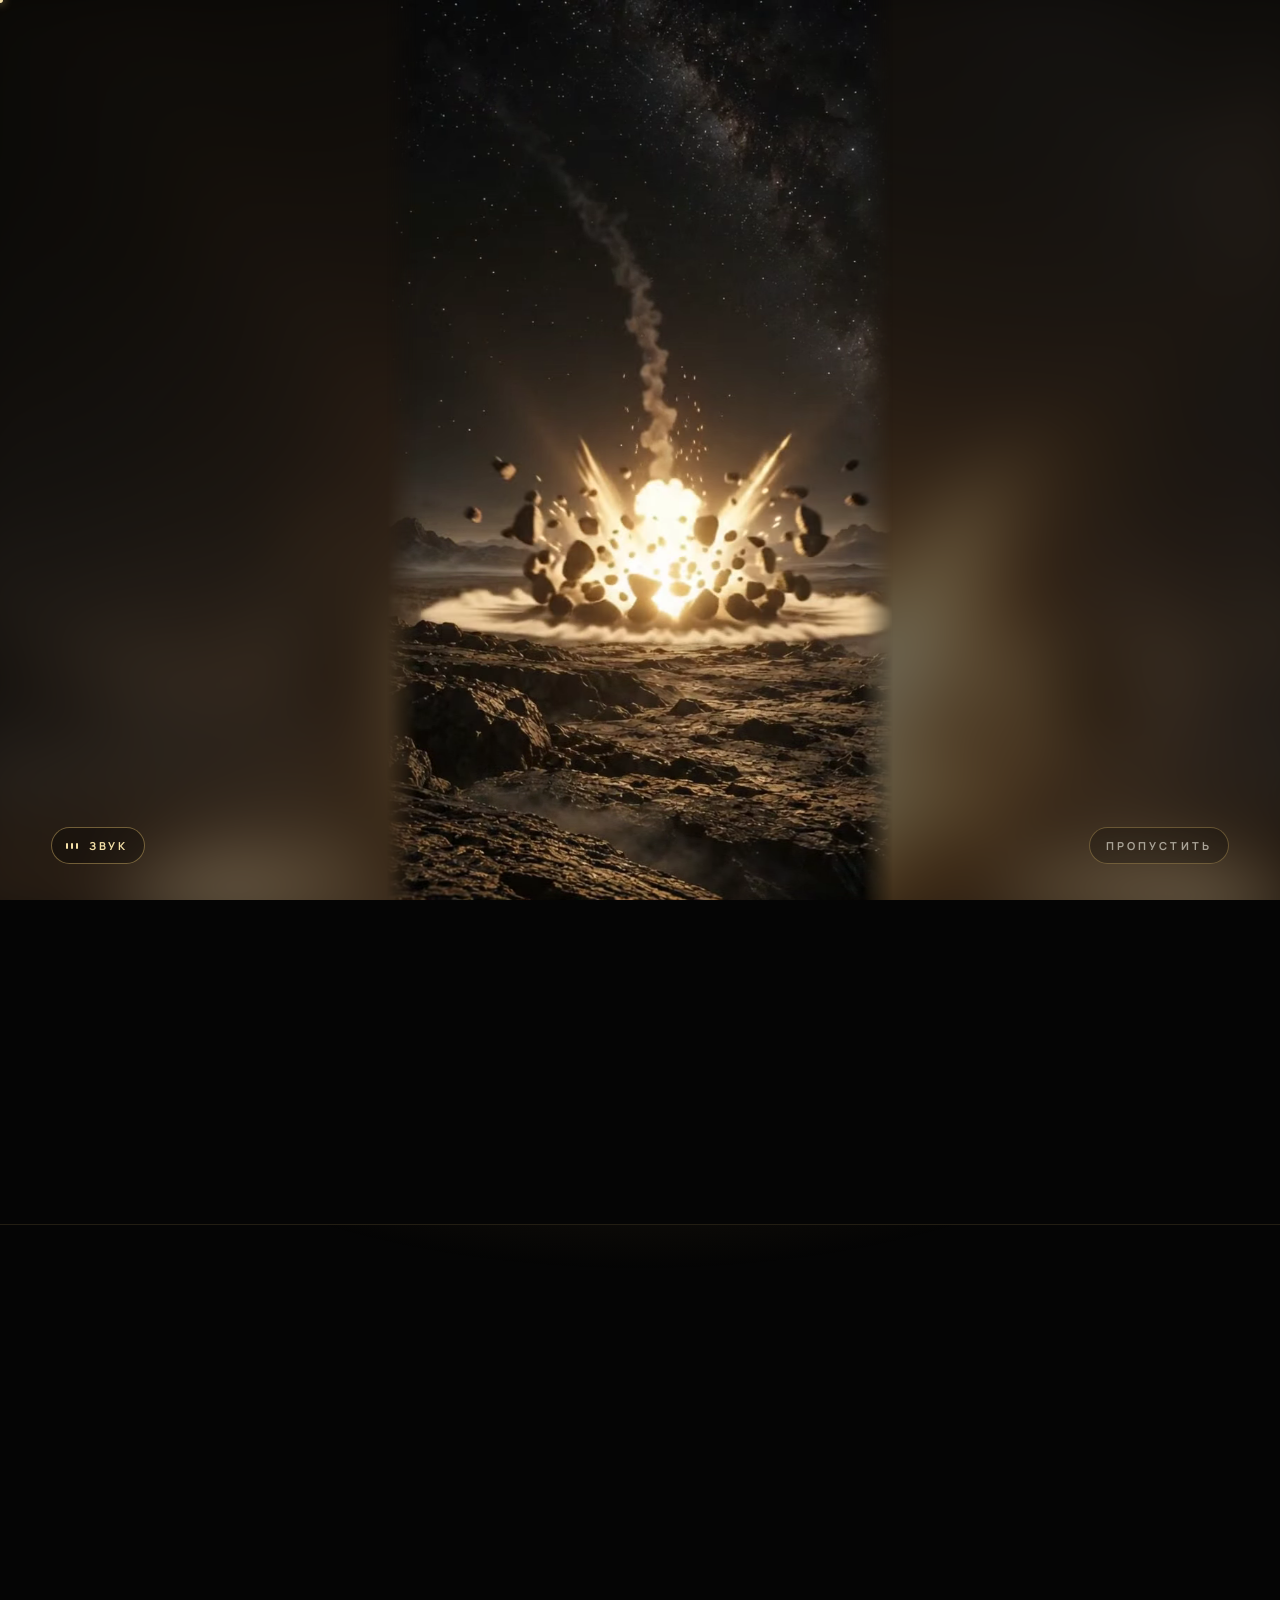
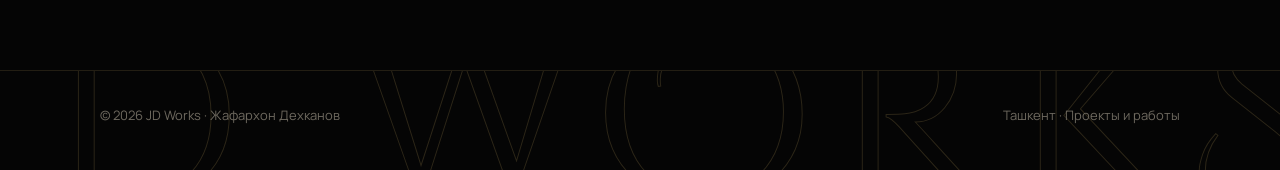
==== index.html @ 4afdf738 "Elven pass: Cinzel Decorative and Cormorant Unicase headings, branch dividers, filigree corners, tre" ====
<!doctype html>
<html lang="ru">
<head>
<meta charset="utf-8">
<meta name="viewport" content="width=device-width, initial-scale=1, viewport-fit=cover">
<title>JD Works · Жафархон Дехканов</title>
<link rel="preconnect" href="https://fonts.googleapis.com"><link rel="preconnect" href="https://fonts.gstatic.com" crossorigin>
<link rel="stylesheet" href="https://fonts.googleapis.com/css2?family=Bodoni+Moda:wght@500&family=Cormorant+Garamond:ital,wght@0,600;0,700;1,600&family=Manrope:wght@400;500;600;700;800&display=swap">
<link rel="stylesheet" href="style.css?v=1792612325">
<meta name="description" content="JD Works — проекты и работы Жафархона Дехканова: ритейл, коммерция, маркетинг, запуск новых форматов.">
<meta property="og:type" content="website"><meta property="og:title" content="JD Works · Жафархон Дехканов"><meta property="og:description" content="Проекты и работы Жафархона Дехканова: ритейл, коммерция, маркетинг, новые форматы.">
<meta property="og:image" content="https://jaf2922j-dotcom.github.io/img/og.jpg"><meta name="twitter:card" content="summary_large_image">
<script>try{if((sessionStorage.getItem('jdIntro')!=='1'||/[?&]intro/.test(location.search))&&!matchMedia('(prefers-reduced-motion: reduce)').matches){document.documentElement.classList.add('pre');setTimeout(function(){document.documentElement.classList.remove('pre')},2500)}}catch(e){}</script>
<link rel="icon" href="favicon.svg" type="image/svg+xml"><link rel="apple-touch-icon" href="img/icon-180.png">
</head>
<body>
<header class="top"><div class="w"><a class="lg" href="index.html" aria-label="JD Works — главная"><svg class="mono" viewBox="300 72 392 280" aria-hidden="true"><defs><linearGradient id="hgm" x1="0" y1="0" x2="0" y2="1"><stop offset="0" stop-color="#FFF3D1"/><stop offset=".22" stop-color="#F0D08A"/><stop offset=".48" stop-color="#B98A3B"/><stop offset=".6" stop-color="#E9C77A"/><stop offset=".78" stop-color="#F8E6B5"/><stop offset="1" stop-color="#8A6426"/></linearGradient></defs><path d="M450.4 82.5V88.9H417.4V273.9Q414.4 283.5 409.6 294.9Q404.8 306.2 397.6 316.6Q390.3 326.9 379.7 333.5Q369.2 340.1 354.3 340.1Q340.5 340.1 330.4 334.5Q320.3 329 315 320.3Q309.6 311.7 309.6 302.3Q309.6 294.5 312.7 289.2Q315.7 283.8 320.7 281Q325.6 278.2 331.4 278.2Q336.3 278.2 341.3 280.5Q346.2 282.8 349.6 287.7Q353 292.5 353 300.1Q353 307.4 349.6 312.1Q346.2 316.8 341.1 318.9Q335.9 321.1 329.9 320.8Q326.9 320.4 324.1 318.1Q322.7 317.1 321.7 315.6Q323.8 319.4 326.9 322.7Q331.4 327.4 337.8 330.2Q344.1 333.1 351.9 333.1Q363.9 333.1 370.2 326.3Q376.4 319.4 378.6 304.8Q380.7 290.2 380.7 267.3V88.9H337.8V82.5Z" pathLength="1"/><path d="M559.4 82.5Q596.8 82.5 623.8 98.6Q650.8 114.7 665.4 142.6Q680 170.6 680 206.2Q680 233 671.3 255.6Q662.7 278.2 646.6 294.9Q630.5 311.5 608.4 320.8Q586.3 330 559.4 330H463.2V323.6H493V88.9H463.2V82.5ZM530 323.6H559.4Q581.1 323.6 595.9 314Q610.7 304.4 619.7 287.9Q628.7 271.4 632.6 250.3Q636.6 229.2 636.6 206.2Q636.6 183.3 632.1 162.2Q627.7 141.1 618.4 124.6Q609.2 108.1 594.6 98.5Q580 88.9 559.4 88.9H530Z" pathLength="1"/></svg><span>WORKS</span></a><nav class="tabs" aria-label="Разделы"><a href="index.html" class=on aria-current=page>Главная</a><a href="projects.html">Проекты</a><a href="reports.html">Отчётность</a><a href="about.html">О себе</a></nav></div></header>
<main>
<div class="w hero"><span class="side" aria-hidden="true">Портфолио · 2026</span>
 <div>
  <p class="kick">Проекты и работы</p>
  <h1 class="gold">JD Works</h1>
  <p class="nm">Жафархон Дехканов</p>
  <p class="rl">Заместитель директора департамента маркетинга и рекламы · Makro</p>
  <p class="ld" style="margin-top:20px">15+ лет опыта, из них 10 лет в Makro: от торгового зала и управления запасами до руководства коммерцией, маркетингом и новыми проектами.</p>
 </div>
 <div class="pf"><span><img src="img/jafar.jpg" alt="Жафархон Дехканов"></span></div>
 <a class="scr" href="#more" aria-label="Листать вниз"><i></i>листать</a>
</div>
<div id="more"></div>
<div class="w"><div class="kpi rv">
 <div><b class="gold">15+</b><span>лет опыта работы</span></div>
 <div><b class="gold">20+</b><span>новых магазинов запущено</span></div>
 <div><b class="gold">20+</b><span>человек в команде коммерции</span></div>
 <div><b class="gold">15 000+</b><span>SKU проверено в SAP</span></div>
</div></div>
<div class="mq" aria-hidden="true"><div><span>Ритейл</span><span>Коммерция</span><span>Маркетинг</span><span>Автозаказ</span><span>SAP ERP</span><span>EDI</span><span>E-commerce</span><span>Промо</span><span>Запуск магазинов</span><span>Карта лояльности</span><span>Поставщики</span><span>Аналитика</span><span>Ритейл</span><span>Коммерция</span><span>Маркетинг</span><span>Автозаказ</span><span>SAP ERP</span><span>EDI</span><span>E-commerce</span><span>Промо</span><span>Запуск магазинов</span><span>Карта лояльности</span><span>Поставщики</span><span>Аналитика</span></div></div>
<div class="w tiles">
 <a class="tile rv" href="projects.html"><i>01</i><b>Проекты</b><span>Автозаказ с нуля, EDI, карта лояльности, медиакит, Ozon, Wildberries, Alif, e-commerce.</span><em>Открыть →</em></a>
 <a class="tile rv" href="reports.html"><i>02</i><b>Отчётность</b><span>Выполненная работа: отчёты, аналитика, документы.</span><em>Открыть →</em></a>
 <a class="tile rv" href="about.html"><i>03</i><b>О себе и резюме</b><span>Опыт, обязанности, навыки, контакты, резюме в PDF.</span><em>Открыть →</em></a>
</div>
</main>
<section class="cta-b"><div class="w"><div class="rv"><p class="kick">Открыт к предложениям</p><h2 class="gold">Давайте работать вместе</h2><p class="ld">Директорские позиции в ритейле: коммерция, маркетинг, запуск новых форматов. Отвечаю в тот же день.</p></div>
<div class="cta-l rv"><a class="bt p" href="https://t.me/Jafar_Dexkanov" target="_blank" rel="noopener">Написать в Telegram</a><a class="bt" href="tel:+998776509999">+998 77 650 99 99</a><a class="bt" href="mailto:jaf2922j@gmail.com">jaf2922j@gmail.com</a></div></div></section>
<footer><div class="wm" aria-hidden="true">JD WORKS</div><div class="w"><span>© 2026 JD Works · Жафархон Дехканов</span><span>Ташкент · Проекты и работы</span></div></footer>
<script src="fx.js?v=1792612325"></script>
</body>
</html>
---- style.css ----
@font-face{font-family:"Cinzel Decorative";font-weight:400;font-display:swap;src:url(fonts/cinzel-decorative-latin-400-normal.woff2) format("woff2")}
@font-face{font-family:"Cinzel Decorative";font-weight:700;font-display:swap;src:url(fonts/cinzel-decorative-latin-700-normal.woff2) format("woff2")}
@font-face{font-family:"Cormorant Unicase";font-weight:600;font-display:swap;src:url(fonts/cormorant-unicase-latin-600-normal.woff2) format("woff2");unicode-range:U+0000-00FF,U+2000-206F}
@font-face{font-family:"Cormorant Unicase";font-weight:600;font-display:swap;src:url(fonts/cormorant-unicase-cyrillic-600-normal.woff2) format("woff2");unicode-range:U+0400-04FF}
@font-face{font-family:"Cormorant Unicase";font-weight:700;font-display:swap;src:url(fonts/cormorant-unicase-latin-700-normal.woff2) format("woff2");unicode-range:U+0000-00FF,U+2000-206F}
@font-face{font-family:"Cormorant Unicase";font-weight:700;font-display:swap;src:url(fonts/cormorant-unicase-cyrillic-700-normal.woff2) format("woff2");unicode-range:U+0400-04FF}
/* JD Works: graphite + brass, shared by every page */
:root{--bg:#0E0F11;--bg2:#16171A;--tx:#F2EFE9;--mu:#A9A397;--mu2:#6E695F;--ln:rgba(217,184,106,.14);--cd:rgba(255,255,255,.035);
 --gold:#D9B86A;--gold2:#F3DFA6;--gold3:#A88638;--fs:"Cormorant Garamond",Georgia,serif;--fb:Manrope,Inter,system-ui,sans-serif;color-scheme:dark}
*{box-sizing:border-box;margin:0}
body{background:var(--bg);color:var(--tx);font:400 16px/1.6 var(--fb);-webkit-font-smoothing:antialiased;min-height:100vh;display:flex;flex-direction:column}
main{flex:1}
a{color:inherit}
:focus-visible{outline:2px solid var(--gold);outline-offset:3px}
.gold{background:linear-gradient(180deg,var(--gold2),var(--gold) 55%,var(--gold3));-webkit-background-clip:text;background-clip:text;color:transparent}
.w{max-width:1120px;margin:0 auto;padding-left:max(20px,env(safe-area-inset-left,0px));padding-right:max(20px,env(safe-area-inset-right,0px))}
/* header + tabs */
header.top{position:sticky;top:env(safe-area-inset-top,0px);z-index:10;background:rgba(14,15,17,.82);-webkit-backdrop-filter:blur(16px);backdrop-filter:blur(16px);border-bottom:1px solid var(--ln)}
header.top .w{display:flex;align-items:center;gap:18px;min-height:64px}
.lg{display:flex;align-items:baseline;gap:8px;text-decoration:none;flex:none}
.lg b{font:700 24px/1 var(--fs);letter-spacing:.14em;color:var(--gold2)}
.lg span{font:700 11px var(--fb);letter-spacing:.3em;color:var(--mu)}
.tabs{margin-left:auto;display:flex;gap:4px;overflow-x:auto;scrollbar-width:none}
.tabs::-webkit-scrollbar{display:none}
.tabs a{flex:none;text-decoration:none;font-size:14px;font-weight:700;color:var(--mu);padding:8px 14px;border-radius:30px;border:1px solid transparent;white-space:nowrap}
.tabs a:hover{color:var(--gold2)}
.tabs a.on{color:#1B1405;background:linear-gradient(180deg,#F3DFA6,#C9A45C)}
@media(max-width:820px){header.top .w{flex-wrap:wrap;padding-block:10px;gap:10px}.tabs{margin-left:0;width:100%}}
/* page head */
.ph{padding-block:clamp(44px,8vw,96px) clamp(24px,4vw,40px)}
.kick{font:600 italic 20px var(--fs);color:var(--gold)}
h1{font:800 clamp(38px,7vw,72px)/1 var(--fb);letter-spacing:-.035em;margin:8px 0 14px;text-wrap:balance}
h2{font:800 clamp(24px,3.4vw,34px)/1.1 var(--fb);letter-spacing:-.02em;margin:0 0 12px}
.ld{color:var(--mu);max-width:40em;font-size:17px}
.sec{padding-block:clamp(28px,5vw,56px)}
.fill{color:var(--mu2);font-style:italic}
/* home */
.hero{display:grid;gap:40px;align-items:center;padding-block:clamp(48px,9vw,110px) 30px}
@media(min-width:860px){.hero{grid-template-columns:1.25fr .75fr}}
.hero h1{font:700 clamp(60px,11vw,128px)/.9 var(--fs);letter-spacing:.02em}
.nm{font:800 clamp(20px,2.6vw,26px) var(--fb)}
.rl{margin-top:6px;color:var(--mu);font-size:17px}
.pf{justify-self:center;width:min(320px,66vw);aspect-ratio:1;border-radius:50%;padding:6px;background:conic-gradient(from 210deg,#8A6426,#F3DFA6,#C9A45C,#8A6426,#F3DFA6,#8A6426);box-shadow:0 40px 80px -30px rgba(0,0,0,.9),0 0 60px -14px rgba(217,170,95,.35)}
.pf span{display:block;width:100%;height:100%;border-radius:50%;overflow:hidden;border:4px solid var(--bg)}
.pf img{width:100%;height:100%;object-fit:cover;transform:scale(1.07);display:block}
.tiles{display:grid;gap:12px;grid-template-columns:repeat(auto-fit,minmax(196px,1fr));padding-bottom:clamp(48px,8vw,90px)}
.tile{position:relative;display:flex;flex-direction:column;gap:6px;min-height:170px;padding:22px;border-radius:24px;border:1px solid var(--ln);background:linear-gradient(160deg,#211E1A,#131315);text-decoration:none;transition:border-color .3s,transform .3s}
.tile:hover{border-color:rgba(217,184,106,.55);transform:translateY(-3px)}
.tile i{font:700 15px var(--fs);font-style:normal;color:var(--gold)}
.tile b{font:800 22px var(--fb);letter-spacing:-.02em}
.tile span{color:var(--mu);font-size:14.5px}
.tile em{margin-top:auto;font-style:normal;font-weight:800;font-size:14px;color:var(--gold2)}
/* project card */
.pj{display:grid;border-radius:30px;overflow:hidden;border:1px solid rgba(217,184,106,.3);background:linear-gradient(160deg,#211E1A,#131315);text-decoration:none}
@media(min-width:900px){.pj{grid-template-columns:1.2fr 1fr}}
.pj .cv{position:relative;min-height:300px}
.pj .cv img{position:absolute;inset:0;width:100%;height:100%;object-fit:cover;transition:transform 1.2s cubic-bezier(.2,.8,.2,1)}
.pj:hover .cv img{transform:scale(1.04)}
.pj .bd{padding:clamp(22px,4vw,40px);display:flex;flex-direction:column;gap:14px}
.tg{display:flex;flex-wrap:wrap;gap:6px}
.tg span{font-size:12px;font-weight:700;padding:5px 11px;border-radius:30px;border:1px solid var(--ln);color:var(--mu)}
.pj h3{font:700 clamp(40px,6vw,64px)/1 var(--fs);letter-spacing:.12em}
.pj p{color:var(--mu)}
ul.dot{list-style:none;padding:0;display:grid;gap:8px;font-size:14.5px}
ul.dot li{display:flex;gap:10px}ul.dot li::before{content:"";flex:none;width:6px;height:6px;margin-top:9px;border-radius:50%;background:var(--gold)}
.go{margin-top:auto;font-weight:800;color:var(--gold2)}
.soon{margin-top:14px;border-radius:24px;border:1px dashed rgba(217,184,106,.3);padding:22px;color:var(--mu2);text-align:center;font-size:14.5px}
/* gallery */
.gal{display:grid;gap:12px;grid-template-columns:repeat(auto-fill,minmax(260px,1fr))}
.gal figure{margin:0;border-radius:20px;overflow:hidden;border:1px solid var(--ln);background:var(--cd)}
.gal img{display:block;width:100%;aspect-ratio:4/3;object-fit:cover}
.gal figcaption{padding:10px 14px 12px;font-size:13.5px;color:var(--mu)}
.gal figcaption b{display:block;color:var(--tx);font-size:14.5px}
/* lists, timeline, cards */
.cards{display:grid;gap:12px;grid-template-columns:repeat(auto-fit,minmax(260px,1fr))}
.card{border-radius:22px;border:1px solid var(--ln);background:var(--cd);padding:20px}
.card small{display:block;font:700 11px var(--fb);letter-spacing:.16em;text-transform:uppercase;color:var(--gold);margin-bottom:6px}
.card b{display:block;font:800 18px var(--fb);margin-bottom:6px}
.card p{color:var(--mu);font-size:14.5px}
.card .st{display:inline-block;margin-top:12px;font-size:12px;font-weight:800;padding:4px 10px;border-radius:20px;background:rgba(217,184,106,.12);color:var(--gold2)}
.xp{border-left:1px solid var(--ln)}
.xp div{position:relative;padding:4px 0 26px 26px}
.xp div::before{content:"";position:absolute;left:-6px;top:10px;width:11px;height:11px;border-radius:50%;background:var(--gold);box-shadow:0 0 0 4px var(--bg)}
.xp small{font:700 12px var(--fb);letter-spacing:.14em;text-transform:uppercase;color:var(--gold)}
.xp b{display:block;font:800 20px var(--fb);margin:2px 0 4px}
.xp p{color:var(--mu);font-size:15px;max-width:40em}
.sk{display:flex;flex-wrap:wrap;gap:8px}
.sk span{padding:9px 15px;border-radius:30px;border:1px solid var(--ln);background:var(--cd);font-size:14px;font-weight:600}
.ab{display:grid;gap:30px;align-items:start}
@media(min-width:860px){.ab{grid-template-columns:260px 1fr}}
.ab .pf{width:min(240px,60vw)}
footer{padding-block:28px 36px;border-top:1px solid var(--ln);color:var(--mu2);font-size:13px}
footer .w{display:flex;justify-content:space-between;gap:12px;flex-wrap:wrap}
/* reveal (only when JS is on) */
.js .rv:not(.in){opacity:0}
.rv.in{animation:rvIn 1s cubic-bezier(.2,.8,.2,1) var(--dl,0s) backwards}
@keyframes rvIn{from{opacity:0;transform:translateY(28px) scale(.985);filter:blur(6px)}to{opacity:1;transform:none;filter:none}}
.kpi{display:grid;grid-template-columns:repeat(2,1fr);gap:1px;background:var(--ln);border:1px solid var(--ln);border-radius:24px;overflow:hidden;margin-bottom:24px}
@media(min-width:760px){.kpi{grid-template-columns:repeat(4,1fr)}}
.kpi div{background:var(--bg);padding:20px 18px}
.kpi b{display:block;font:700 clamp(36px,5vw,54px)/1 var(--fs)}
.kpi span{display:block;margin-top:8px;color:var(--mu);font-size:13.5px}
ul.dot li{display:block;position:relative;padding-left:16px}
ul.dot li::before{position:absolute;left:0;top:0}
.xp li{font-size:14.5px;color:var(--tx)}
.xp li b{display:inline;font:inherit;font-weight:800;color:var(--gold2);margin:0}
.bt{display:inline-flex;align-items:center;gap:8px;padding:12px 20px;border-radius:40px;font-weight:800;font-size:14.5px;text-decoration:none;border:1px solid rgba(217,184,106,.45)}
.bt.p{background:linear-gradient(180deg,#F3DFA6,#C9A45C);color:#1B1405;border-color:transparent}
a.card.lk{text-decoration:none;display:block;transition:border-color .3s,transform .3s}
a.card.lk:hover{border-color:rgba(217,184,106,.55);transform:translateY(-3px)}
.card .st.on{background:rgba(94,227,180,.12);color:#7FE6C0}
.card .mr{display:block;margin-top:10px;font-weight:800;font-size:14px;color:var(--gold2)}
.sl{display:grid;gap:14px;grid-template-columns:repeat(auto-fill,minmax(340px,1fr))}
.sl figure{margin:0;border-radius:16px;overflow:hidden;border:1px solid var(--ln);background:#fff}
.sl img{display:block;width:100%;height:auto}
@media(max-width:420px){.sl{grid-template-columns:1fr}}
.fx{display:grid;border-radius:30px;overflow:hidden;border:1px solid rgba(217,184,106,.3);background:linear-gradient(160deg,#211E1A,#131315)}
@media(min-width:900px){.fx{grid-template-columns:1.5fr 1fr}}
.fx .bd{padding:clamp(22px,4vw,40px);display:flex;flex-direction:column;gap:14px}
.fx h3{font:800 clamp(26px,3.6vw,38px)/1.1 var(--fb);letter-spacing:-.02em}
.fx p{color:var(--mu)}
.fk{display:grid;gap:1px;background:var(--ln);border-top:1px solid var(--ln)}
@media(min-width:900px){.fk{border-top:0;border-left:1px solid var(--ln)}}
.fk>div{background:rgba(14,15,17,.6);padding:22px clamp(22px,3vw,34px);display:flex;flex-direction:column;justify-content:center}
.fk b{display:block;font:700 clamp(46px,6vw,68px)/1 var(--fs)}
.fk span{display:block;margin-top:6px;color:var(--mu);font-size:14px}
@media(min-width:900px){.cards.c5{grid-template-columns:repeat(6,1fr)}.cards.c5>*{grid-column:span 2}.cards.c5>:nth-child(n+4){grid-column:span 3}}

/* ===== effects ===== */
body{animation:pgIn .55s ease both}
@keyframes pgIn{from{opacity:0}}
html.leaving body{opacity:0;transition:opacity .25s ease}
html.intro-on{overflow:hidden}
body::before{content:"";position:fixed;inset:0;z-index:-1;opacity:.6;pointer-events:none;
 background:radial-gradient(520px circle at var(--gx,75%) var(--gy,8%),rgba(217,170,95,.09),transparent 65%),
 radial-gradient(40vw 40vw at 10% 110%,rgba(168,134,56,.08),transparent 70%)}
body::after{content:"";position:fixed;inset:0;z-index:90;pointer-events:none;opacity:.05;
 background-image:url("data:image/svg+xml,%3Csvg xmlns='http://www.w3.org/2000/svg' width='160' height='160'%3E%3Cfilter id='n'%3E%3CfeTurbulence type='fractalNoise' baseFrequency='.9' numOctaves='2' stitchTiles='stitch'/%3E%3C/filter%3E%3Crect width='100%25' height='100%25' filter='url(%23n)'/%3E%3C/svg%3E")}
#prog{position:fixed;left:0;right:0;top:0;height:2px;z-index:95;transform:scaleX(0);transform-origin:0 50%;
 background:linear-gradient(90deg,#8A6426,#F3DFA6,#C9A45C);box-shadow:0 0 12px rgba(243,223,166,.6)}
/* ===== living intro ===== */
html.pre body>*{visibility:hidden}
html.pre body{background:#030303}
#intro{position:fixed;inset:0;z-index:200;overflow:hidden;background:#030303;transition:opacity 1.2s cubic-bezier(.6,0,.2,1);cursor:pointer}
#intro.out{opacity:0;pointer-events:none}
#intro .ic{position:absolute;inset:0;display:block}
#intro .gate{position:absolute;inset:0;display:flex;flex-direction:column;align-items:center;justify-content:center;gap:16px;z-index:2;transition:opacity .7s ease,transform .9s cubic-bezier(.2,.8,.2,1);animation:ifade 1.4s .2s backwards}
#intro .gate.hide{opacity:0;transform:scale(1.04);pointer-events:none}
#intro .gm .mono{height:clamp(56px,9vw,84px);width:auto;display:block;filter:drop-shadow(0 0 18px rgba(233,199,122,.35))}
#intro .gl{display:block;width:180px;height:1px;background:linear-gradient(90deg,transparent,rgba(243,223,166,.8),transparent)}
#intro .enter{display:inline-flex;align-items:center;gap:12px;font:800 15px var(--fb);letter-spacing:.24em;text-transform:uppercase;color:#1B1405;
 background:linear-gradient(180deg,#F3DFA6,#C9A45C);border:0;border-radius:40px;padding:15px 30px 15px 22px;cursor:pointer;box-shadow:0 0 0 1px rgba(255,240,200,.4),0 10px 40px -8px rgba(233,199,122,.55);animation:ipulse 2.4s ease-in-out infinite}
#intro .enter .pl{width:0;height:0;border-left:11px solid #1B1405;border-top:7px solid transparent;border-bottom:7px solid transparent}
#intro .gate small{font:700 11px var(--fb);letter-spacing:.3em;text-transform:uppercase;color:#8d867a}
#intro .mute{background:none;border:0;color:#6E695F;font:600 12px var(--fb);letter-spacing:.12em;text-decoration:underline;text-underline-offset:4px;cursor:pointer;padding:6px}
#intro .mute:hover{color:var(--gold2)}
#intro .skip{position:absolute;right:max(26px,4vw);bottom:max(20px,4vh);z-index:3;background:rgba(0,0,0,.25);border:1px solid rgba(217,184,106,.35);color:#A9A397;
 font:700 11px var(--fb);letter-spacing:.28em;text-transform:uppercase;padding:10px 16px;border-radius:30px;cursor:pointer;opacity:0;pointer-events:none;transition:opacity .8s 1s}
#intro .skip.on{opacity:1;pointer-events:auto}
#intro .skip:hover{color:var(--gold2);border-color:var(--gold2)}
@keyframes ifade{from{opacity:0}to{opacity:1}}
@keyframes ipulse{0%,100%{box-shadow:0 0 0 1px rgba(255,240,200,.4),0 10px 40px -8px rgba(233,199,122,.55)}50%{box-shadow:0 0 0 6px rgba(243,223,166,.08),0 10px 60px -4px rgba(233,199,122,.8)}}
/* header monogram */
.lg{align-items:center;gap:10px}
.lg .mono{height:30px;width:auto;display:block;overflow:visible}
.lg .mono path{fill:url(#hgm);stroke:#FFF6DE;stroke-width:0;stroke-linecap:round;stroke-dasharray:.06 .94;stroke-dashoffset:1}
.lg:hover .mono path{stroke-width:9;animation:hcomet 1.6s linear infinite}
@keyframes hcomet{to{stroke-dashoffset:0}}
.lg span{font:700 11px var(--fb);letter-spacing:.32em;color:var(--mu)}
/* gold shimmer */
.gold{background-image:linear-gradient(110deg,transparent 38%,rgba(255,250,235,.75) 48%,transparent 58%),linear-gradient(180deg,var(--gold2),var(--gold) 55%,var(--gold3));
 background-size:260% 100%,100% 100%;background-repeat:no-repeat;animation:shine 7s ease-in-out infinite}
@keyframes shine{0%{background-position:160% 0,0 0}35%,100%{background-position:-70% 0,0 0}}
/* spotlight + glowing border */
.sp{position:relative}
.sp::after{content:"";position:absolute;inset:0;border-radius:inherit;pointer-events:none;opacity:0;transition:opacity .35s;
 background:radial-gradient(340px circle at var(--mx,50%) var(--my,50%),rgba(243,223,166,.10),transparent 60%)}
.sp::before{content:"";position:absolute;inset:-1px;border-radius:inherit;pointer-events:none;opacity:0;transition:opacity .35s;padding:1px;z-index:1;
 background:radial-gradient(260px circle at var(--mx,50%) var(--my,50%),rgba(243,223,166,.85),transparent 60%);
 -webkit-mask:linear-gradient(#000 0 0) content-box,linear-gradient(#000 0 0);-webkit-mask-composite:xor;mask-composite:exclude}
.sp:hover::after,.sp:hover::before{opacity:1}
.tile,.pj,.fx{transition:border-color .3s,transform .35s cubic-bezier(.2,.8,.2,1);will-change:transform}
.card{transition:border-color .3s,transform .35s,background .3s}
.card:hover{border-color:rgba(217,184,106,.4);background:rgba(255,255,255,.05)}
.tile em{transition:transform .3s}.tile:hover em{transform:translateX(6px)}
.bt,.tabs a{transition:transform .25s cubic-bezier(.2,.8,.2,1),color .2s,background .2s}
/* section headings */
.sec>h2,.sec>.rv:is(h2){position:relative}
.sec>h2::after{content:"";display:block;width:56px;height:2px;margin-top:12px;border-radius:2px;
 background:linear-gradient(90deg,var(--gold2),transparent);transform:scaleX(0);transform-origin:0;transition:transform 1s .3s cubic-bezier(.2,.8,.2,1)}
.sec>h2.in::after,html:not(.js) .sec>h2::after{transform:none}
/* photo ring */
.pf{position:relative}
.pf::before{content:"";position:absolute;inset:-16px;border-radius:50%;border:1px dashed rgba(217,184,106,.35);animation:spin 50s linear infinite}
.pf::after{content:"";position:absolute;inset:-22px;border-radius:50%;pointer-events:none;
 background:radial-gradient(circle at 50% 6px,#F3DFA6 0 4px,transparent 5px);filter:drop-shadow(0 0 6px #F3DFA6);animation:spin 12s linear infinite}
@keyframes spin{to{transform:rotate(360deg)}}
/* timeline pulse, gallery zoom */
.xp div::before{animation:pulse 2.6s ease-in-out infinite}
@keyframes pulse{0%,100%{box-shadow:0 0 0 4px var(--bg),0 0 0 5px rgba(217,184,106,0)}50%{box-shadow:0 0 0 4px var(--bg),0 0 0 9px rgba(217,184,106,.25)}}
.gal figure,.sl figure{overflow:hidden}
.gal img,.sl img{transition:transform 1.2s cubic-bezier(.2,.8,.2,1)}
.gal figure:hover img,.sl figure:hover img{transform:scale(1.05)}
.sk span{transition:border-color .3s,color .3s,transform .3s}
.sk span:hover{border-color:rgba(217,184,106,.55);color:var(--gold2);transform:translateY(-2px)}
/* marquee */
.mq{overflow:hidden;border-block:1px solid var(--ln);padding-block:16px;margin-bottom:clamp(30px,5vw,56px);
 -webkit-mask:linear-gradient(90deg,transparent,#000 10%,#000 90%,transparent);mask:linear-gradient(90deg,transparent,#000 10%,#000 90%,transparent)}
.mq div{display:flex;gap:34px;width:max-content;animation:mq 38s linear infinite}
.mq span{font:600 italic clamp(22px,3vw,30px) var(--fs);color:var(--mu);white-space:nowrap;display:flex;align-items:center;gap:34px}
.mq span::after{content:"";width:7px;height:7px;border-radius:50%;background:var(--gold);box-shadow:0 0 10px var(--gold)}
@keyframes mq{to{transform:translateX(-50%)}}
/* 60 -> 6 */
.dots{display:grid;grid-template-columns:repeat(15,1fr);gap:5px;max-width:250px;margin:4px 0 16px}
.dots i{aspect-ratio:1;border-radius:50%;background:#5c574d;transition:opacity .5s calc(var(--i)*14ms),transform .5s calc(var(--i)*14ms),background .5s,box-shadow .5s}
.dots i.k{background:#8d7a52}
.dots.go i:not(.k){opacity:.32;transform:scale(.6)}
.dots.go i.k{background:var(--gold2);box-shadow:0 0 10px var(--gold);transform:scale(1.3);transition-delay:1s}
.fk small{display:block;font:700 11px var(--fb);letter-spacing:.16em;text-transform:uppercase;color:var(--gold);margin-bottom:6px}
@media(prefers-reduced-motion:reduce){*,*::before,*::after{animation:none!important;transition:none!important}.js .rv:not(.in){opacity:1}}
/* ===== luxe pass ===== */
::selection{background:rgba(217,184,106,.35);color:#fff}
html{scrollbar-color:#6b5a33 #0E0F11}
h1{font:600 clamp(42px,7.4vw,84px)/1 var(--fs);letter-spacing:-.01em}
h2{font:600 clamp(30px,4.2vw,46px)/1.05 var(--fs);letter-spacing:-.005em}
.pj h3,.fx h3{font:600 clamp(30px,4vw,44px)/1.05 var(--fs)}
.kick{display:flex;align-items:center;gap:12px;font:600 italic 19px var(--fs)}
.kick::before{content:"";width:28px;height:1px;background:var(--gold);flex:none}
.hero .kick::before,.ph .kick::before{width:36px}
main{counter-reset:sec}
.sec>h2{counter-increment:sec;display:flex;flex-direction:column}
.sec>h2::before{content:counter(sec,decimal-leading-zero);font:700 11px var(--fb);letter-spacing:.3em;color:var(--gold);margin-bottom:10px;opacity:.9}
.sec>h2::after{margin-top:14px}
.ld{font-size:17.5px;line-height:1.65}
/* hero extras */
.hero{position:relative}
.side{position:absolute;right:-8px;top:50%;transform:rotate(90deg) translateX(-50%);transform-origin:right top;font:700 11px var(--fb);letter-spacing:.34em;color:var(--mu2);text-transform:uppercase;white-space:nowrap;display:none}
@media(min-width:1300px){.side{display:block;right:-70px}}
.scr{position:absolute;left:0;bottom:-6px;display:none;align-items:center;gap:12px;text-decoration:none;font:700 11px var(--fb);letter-spacing:.3em;color:var(--mu2);text-transform:uppercase}
.scr i{width:1px;height:46px;background:linear-gradient(var(--gold),transparent);position:relative;overflow:hidden}
.scr i::after{content:"";position:absolute;left:0;top:-20px;width:1px;height:20px;background:#fff;animation:scr 1.8s ease-in-out infinite}
@keyframes scr{to{top:52px}}
@media(min-width:860px){.scr{display:flex;bottom:14px}.hero{padding-bottom:96px}}
/* quote */
.qt{margin:0 0 clamp(22px,4vw,40px);padding:clamp(22px,4vw,38px) clamp(22px,4vw,44px);border-left:2px solid var(--gold);background:linear-gradient(90deg,rgba(217,184,106,.08),transparent 70%);
 font:500 clamp(22px,3vw,30px)/1.3 var(--fs);color:var(--tx);border-radius:0 24px 24px 0}
.qt em{font-style:italic;color:var(--gold2)}
/* cards: gold hairline on hover */
.card:hover{box-shadow:inset 0 1px 0 rgba(243,223,166,.45),0 30px 60px -40px rgba(0,0,0,.9)}
.card small{display:flex;align-items:center;gap:8px}
.card small::before{content:"";width:14px;height:1px;background:var(--gold);opacity:.7}
/* contact band */
.cta-b{margin-top:clamp(30px,6vw,70px);padding-block:clamp(44px,8vw,96px);border-top:1px solid var(--ln);position:relative;overflow:hidden}
.cta-b::before{content:"";position:absolute;inset:-40% -10% auto;height:120%;background:radial-gradient(50% 60% at 50% 0,rgba(217,170,95,.16),transparent 70%);pointer-events:none}
.cta-b .w{display:grid;gap:30px;align-items:center;position:relative}
@media(min-width:900px){.cta-b .w{grid-template-columns:1.2fr .8fr}}
.cta-b h2{font-size:clamp(38px,6vw,72px);margin:8px 0 14px}
.cta-l{display:flex;flex-wrap:wrap;gap:10px}
@media(min-width:900px){.cta-l{flex-direction:column;align-items:flex-end}.cta-l .bt{min-width:260px;justify-content:center}}
.bt{font-size:15px;padding:14px 24px}
.bt:not(.p):hover{border-color:var(--gold2);color:var(--gold2)}
/* footer watermark */
footer{position:relative;overflow:hidden;padding-block:34px 44px}
footer .wm{position:absolute;left:50%;bottom:-.32em;transform:translateX(-50%);font:700 clamp(90px,19vw,260px)/1 var(--fs);letter-spacing:.08em;white-space:nowrap;
 color:transparent;-webkit-text-stroke:1px rgba(217,184,106,.18);pointer-events:none;user-select:none}
footer .w{position:relative}
/* canvas + cursor */
#bgc{position:fixed;inset:0;z-index:-1;pointer-events:none;opacity:.55}
@media(hover:hover) and (pointer:fine){
 html.cur,html.cur a,html.cur button{cursor:none}
 #cur,#cur2{position:fixed;left:0;top:0;z-index:300;pointer-events:none;border-radius:50%;transform:translate(-50%,-50%)}
 #cur{width:6px;height:6px;background:var(--gold2);box-shadow:0 0 10px var(--gold)}
 #cur2{width:34px;height:34px;border:1px solid rgba(243,223,166,.6);transition:width .25s,height .25s,background .25s,border-color .25s}
 html.hov #cur2{width:56px;height:56px;background:rgba(243,223,166,.08);border-color:rgba(243,223,166,.9)}
}
@media(prefers-reduced-motion:reduce){#bgc{display:none}}

/* brand font: Bodoni for JD */
.hero h1{font-family:"Bodoni Moda","Cormorant Garamond",Georgia,serif;font-weight:500;letter-spacing:-.005em}
footer .wm{font-family:"Bodoni Moda","Cormorant Garamond",Georgia,serif;font-weight:500}

#intro .gm .mono path{fill:#E2C27A}

/* intro sound button */
#intro .snd{position:absolute;left:max(22px,4vw);bottom:max(20px,4vh);z-index:3;display:inline-flex;align-items:center;gap:3px;background:rgba(0,0,0,.3);border:1px solid rgba(217,184,106,.45);color:var(--gold2);
 font:700 11px var(--fb);letter-spacing:.24em;text-transform:uppercase;padding:10px 16px 10px 14px;border-radius:30px;cursor:pointer;opacity:0;pointer-events:none;transition:opacity .8s .4s}
#intro .snd.show{opacity:1;pointer-events:auto;animation:ipulse 2.4s ease-in-out infinite}
#intro .snd.on{animation:none}
#intro .snd span{margin-left:8px}
#intro .snd i{display:block;width:2px;height:6px;border-radius:2px;background:var(--gold2)}
#intro .snd.on i{animation:ibar .9s ease-in-out infinite}
#intro .snd.on i:nth-child(2){animation-delay:.15s}#intro .snd.on i:nth-child(3){animation-delay:.3s}
#intro .snd.muted i{animation:none;height:3px;opacity:.5}
@keyframes ibar{0%,100%{height:4px}50%{height:13px}}

/* video intro */
#intro .vb,#intro .vm{position:absolute;display:block}
#intro .vb{inset:-5%;width:110%;height:110%;object-fit:cover;filter:blur(38px) brightness(.45) saturate(1.1)}
#intro .vm{left:50%;top:50%;height:100%;width:auto;max-width:100%;aspect-ratio:9/16;transform:translate(-50%,-50%);object-fit:cover;opacity:0;transition:opacity .9s ease;
 -webkit-mask:linear-gradient(90deg,transparent,#000 6%,#000 94%,transparent);mask:linear-gradient(90deg,transparent,#000 6%,#000 94%,transparent)}
#intro.playing .vm{opacity:1}
@media(max-aspect-ratio:9/16){#intro .vm{width:100%;height:auto}}
@media(max-aspect-ratio:10/16){#intro .vm{-webkit-mask:none;mask:none;width:100%;height:100%}}

/* golden tree background */
#treebg{position:fixed;left:50%;top:50%;height:100vh;width:56.25vh;max-width:100vw;max-height:177.78vw;transform:translate(-50%,-50%);z-index:-2;pointer-events:none;
 background:url(img/tree-bg.jpg) center/cover no-repeat;opacity:.42;
 -webkit-mask:radial-gradient(ellipse 50% 50% at 50% 45%,#000 45%,transparent 100%);mask:radial-gradient(ellipse 50% 50% at 50% 45%,#000 45%,transparent 100%)}
@media(max-width:700px){#treebg{opacity:.32}}
#bgc{z-index:-1;opacity:1}
body{background:#050505}

/* ===== elven pass ===== */
:root{--fe:"Cormorant Unicase","Cormorant Garamond",Georgia,serif;--fd:"Cinzel Decorative","Cormorant Garamond",Georgia,serif}
h1,h2,.pj h3,.fx h3{font-family:var(--fe);font-weight:600;letter-spacing:.01em}
.hero h1{font-family:var(--fd);font-weight:700;letter-spacing:.02em;font-size:clamp(52px,9.5vw,116px)}
.cta-b h2{font-family:var(--fe)}
.card b,.tile b,.xp b{font-family:var(--fe);font-weight:700;font-size:1.18em;letter-spacing:.01em}
.xp li b{font-family:inherit;font-size:inherit}
footer .wm{font-family:var(--fd)}
/* branch divider under section titles */
.sec>h2::after{width:220px;height:28px;margin-top:8px;border-radius:0;background:url("data:image/svg+xml,%3Csvg%20xmlns%3D%22http%3A//www.w3.org/2000/svg%22%20viewBox%3D%220%200%20220%2028%22%3E%3Cdefs%3E%3ClinearGradient%20id%3D%22g%22%20x1%3D%220%22%20x2%3D%221%22%3E%3Cstop%20offset%3D%220%22%20stop-color%3D%22%23F3DFA6%22/%3E%3Cstop%20offset%3D%22.7%22%20stop-color%3D%22%23C9A45C%22/%3E%3Cstop%20offset%3D%221%22%20stop-color%3D%22%23C9A45C%22%20stop-opacity%3D%220%22/%3E%3C/linearGradient%3E%3C/defs%3E%3Cpath%20d%3D%22M2%2016%20C40%2012%2080%2018%20120%2014%20S190%2015%20218%2014%22%20fill%3D%22none%22%20stroke%3D%22url%28%23g%29%22%20stroke-width%3D%221.4%22%20stroke-linecap%3D%22round%22/%3E%3Cg%20fill%3D%22url%28%23g%29%22%3E%3Cpath%20d%3D%22M30%2014%20q6-11%2016-10%20q-6%209-16%2010z%22/%3E%3Cpath%20d%3D%22M52%2016%20q8%209%2017%206%20q-7-8-17-6z%22/%3E%3Cpath%20d%3D%22M78%2015%20q5-10%2014-10%20q-4%209-14%2010z%22/%3E%3Cpath%20d%3D%22M104%2015%20q7%208%2015%205%20q-6-7-15-5z%22/%3E%3Cpath%20d%3D%22M132%2014%20q4-8%2011-8%20q-3%207-11%208z%22/%3E%3Cpath%20d%3D%22M160%2015%20q5%206%2011%204%20q-4-5-11-4z%22/%3E%3C/g%3E%3Ccircle%20cx%3D%223%22%20cy%3D%2216%22%20r%3D%222.4%22%20fill%3D%22%23F3DFA6%22/%3E%3C/svg%3E") left center/contain no-repeat;transform:scaleX(0);clip-path:inset(0 100% 0 0);transition:clip-path 1.6s .2s cubic-bezier(.2,.8,.2,1),transform 0s}
.sec>h2.in::after,html:not(.js) .sec>h2::after{transform:none;clip-path:inset(0 0 0 0)}
/* filigree corners */
.card,.tile,.fx,.kpi{background-image:url("data:image/svg+xml,%3Csvg%20xmlns%3D%22http%3A//www.w3.org/2000/svg%22%20viewBox%3D%220%200%2040%2040%22%3E%3Cg%20fill%3D%22none%22%20stroke%3D%22%23D9B86A%22%20stroke-width%3D%221.1%22%20stroke-linecap%3D%22round%22%20opacity%3D%22.75%22%3E%3Cpath%20d%3D%22M2%2026%20V8%20Q2%202%208%202%20H26%22/%3E%3Cpath%20d%3D%22M7%2020%20V11%20Q7%207%2011%207%20H20%22/%3E%3Cpath%20d%3D%22M8%202%20q4%206%200%2010%20q-4-4%200-10z%22%20fill%3D%22%23D9B86A%22%20stroke%3D%22none%22%20opacity%3D%22.6%22/%3E%3Ccircle%20cx%3D%222%22%20cy%3D%2230%22%20r%3D%221.3%22%20fill%3D%22%23D9B86A%22%20stroke%3D%22none%22/%3E%3Ccircle%20cx%3D%2230%22%20cy%3D%222%22%20r%3D%221.3%22%20fill%3D%22%23D9B86A%22%20stroke%3D%22none%22/%3E%3C/g%3E%3C/svg%3E"),url("data:image/svg+xml,%3Csvg%20xmlns%3D%22http%3A//www.w3.org/2000/svg%22%20viewBox%3D%220%200%2040%2040%22%3E%3Cg%20transform%3D%22rotate%2890%2020%2020%29%22%20fill%3D%22none%22%20stroke%3D%22%23D9B86A%22%20stroke-width%3D%221.1%22%20stroke-linecap%3D%22round%22%20opacity%3D%22.75%22%3E%3Cpath%20d%3D%22M2%2026%20V8%20Q2%202%208%202%20H26%22/%3E%3Cpath%20d%3D%22M7%2020%20V11%20Q7%207%2011%207%20H20%22/%3E%3Cpath%20d%3D%22M8%202%20q4%206%200%2010%20q-4-4%200-10z%22%20fill%3D%22%23D9B86A%22%20stroke%3D%22none%22%20opacity%3D%22.6%22/%3E%3Ccircle%20cx%3D%222%22%20cy%3D%2230%22%20r%3D%221.3%22%20fill%3D%22%23D9B86A%22%20stroke%3D%22none%22/%3E%3Ccircle%20cx%3D%2230%22%20cy%3D%222%22%20r%3D%221.3%22%20fill%3D%22%23D9B86A%22%20stroke%3D%22none%22/%3E%3C/g%3E%3C/svg%3E"),url("data:image/svg+xml,%3Csvg%20xmlns%3D%22http%3A//www.w3.org/2000/svg%22%20viewBox%3D%220%200%2040%2040%22%3E%3Cg%20transform%3D%22rotate%28180%2020%2020%29%22%20fill%3D%22none%22%20stroke%3D%22%23D9B86A%22%20stroke-width%3D%221.1%22%20stroke-linecap%3D%22round%22%20opacity%3D%22.75%22%3E%3Cpath%20d%3D%22M2%2026%20V8%20Q2%202%208%202%20H26%22/%3E%3Cpath%20d%3D%22M7%2020%20V11%20Q7%207%2011%207%20H20%22/%3E%3Cpath%20d%3D%22M8%202%20q4%206%200%2010%20q-4-4%200-10z%22%20fill%3D%22%23D9B86A%22%20stroke%3D%22none%22%20opacity%3D%22.6%22/%3E%3Ccircle%20cx%3D%222%22%20cy%3D%2230%22%20r%3D%221.3%22%20fill%3D%22%23D9B86A%22%20stroke%3D%22none%22/%3E%3Ccircle%20cx%3D%2230%22%20cy%3D%222%22%20r%3D%221.3%22%20fill%3D%22%23D9B86A%22%20stroke%3D%22none%22/%3E%3C/g%3E%3C/svg%3E"),url("data:image/svg+xml,%3Csvg%20xmlns%3D%22http%3A//www.w3.org/2000/svg%22%20viewBox%3D%220%200%2040%2040%22%3E%3Cg%20transform%3D%22rotate%28270%2020%2020%29%22%20fill%3D%22none%22%20stroke%3D%22%23D9B86A%22%20stroke-width%3D%221.1%22%20stroke-linecap%3D%22round%22%20opacity%3D%22.75%22%3E%3Cpath%20d%3D%22M2%2026%20V8%20Q2%202%208%202%20H26%22/%3E%3Cpath%20d%3D%22M7%2020%20V11%20Q7%207%2011%207%20H20%22/%3E%3Cpath%20d%3D%22M8%202%20q4%206%200%2010%20q-4-4%200-10z%22%20fill%3D%22%23D9B86A%22%20stroke%3D%22none%22%20opacity%3D%22.6%22/%3E%3Ccircle%20cx%3D%222%22%20cy%3D%2230%22%20r%3D%221.3%22%20fill%3D%22%23D9B86A%22%20stroke%3D%22none%22/%3E%3Ccircle%20cx%3D%2230%22%20cy%3D%222%22%20r%3D%221.3%22%20fill%3D%22%23D9B86A%22%20stroke%3D%22none%22/%3E%3C/g%3E%3C/svg%3E");background-repeat:no-repeat;background-size:30px 30px;background-position:8px 8px,calc(100% - 8px) 8px,calc(100% - 8px) calc(100% - 8px),8px calc(100% - 8px)}
.card{background-color:var(--cd)}
.tile,.fx{background-color:#161411}
.kpi{background-color:var(--ln)}
/* experience as a tree: trunk, leaf nodes, roots */
.xp{border-left:0;position:relative;padding-bottom:50px}
.xp::before{content:"";position:absolute;left:-2px;top:6px;bottom:52px;width:5px;border-radius:4px;background:linear-gradient(180deg,#F3DFA6,#C9A45C 30%,#8A6426 75%,#6b4c1c);box-shadow:0 0 14px rgba(217,184,106,.35)}
.xp::after{content:"";position:absolute;left:-45px;bottom:0;width:90px;height:60px;background:url("data:image/svg+xml,%3Csvg%20xmlns%3D%22http%3A//www.w3.org/2000/svg%22%20viewBox%3D%220%200%2090%2060%22%3E%3Cg%20fill%3D%22none%22%20stroke%3D%22%23C9A45C%22%20stroke-linecap%3D%22round%22%20opacity%3D%22.8%22%3E%3Cpath%20d%3D%22M45%200%20C44%2018%2030%2026%208%2034%22%20stroke-width%3D%222%22/%3E%3Cpath%20d%3D%22M45%200%20C47%2020%2060%2030%2084%2038%22%20stroke-width%3D%222%22/%3E%3Cpath%20d%3D%22M45%200%20C45%2024%2040%2040%2034%2058%22%20stroke-width%3D%221.6%22/%3E%3Cpath%20d%3D%22M30%2026%20C24%2036%2022%2044%2014%2052%22%20stroke-width%3D%221%22/%3E%3Cpath%20d%3D%22M58%2026%20C66%2038%2070%2044%2078%2054%22%20stroke-width%3D%221%22/%3E%3C/g%3E%3C/svg%3E") center/contain no-repeat}
.xp div::before{left:-10px;top:8px;width:16px;height:16px;border-radius:0 70% 0 70%;transform:rotate(-45deg);background:linear-gradient(135deg,#FFF0C8,#D9B86A 55%,#A88638);box-shadow:0 0 10px rgba(243,223,166,.6);animation:leafpulse 3s ease-in-out infinite}
.xp div::after{content:"";position:absolute;left:2px;top:15px;width:20px;height:1.5px;background:linear-gradient(90deg,#C9A45C,transparent)}
@keyframes leafpulse{0%,100%{box-shadow:0 0 8px rgba(243,223,166,.4)}50%{box-shadow:0 0 18px rgba(243,223,166,.9)}}
/* numbers burned in by light */
.kpi b.burn,.fk b.burn{animation:burn 1.8s ease-out both}
@keyframes burn{0%{filter:brightness(2.4) blur(2px);text-shadow:0 0 24px #FFE7B0}60%{filter:brightness(1.3) blur(0);text-shadow:0 0 14px rgba(255,220,150,.6)}100%{filter:none;text-shadow:0 0 0 transparent}}
/* falling leaves */
.leaf{position:fixed;top:-30px;z-index:5;pointer-events:none;width:14px;height:14px;border-radius:0 70% 0 70%;background:linear-gradient(135deg,#FFF0C8,#D9B86A 55%,#8A6426);box-shadow:0 0 10px rgba(243,223,166,.55);animation:leaffall var(--d,9s) linear forwards}
@keyframes leaffall{0%{transform:translate(0,0) rotate(0);opacity:0}8%{opacity:.9}25%{transform:translate(var(--s1),25vh) rotate(160deg)}50%{transform:translate(var(--s2),50vh) rotate(320deg)}75%{transform:translate(var(--s1),75vh) rotate(470deg)}100%{transform:translate(var(--s2),108vh) rotate(620deg);opacity:0}}
/* golden flash between pages */
#gflash{position:fixed;inset:0;z-index:400;pointer-events:none;opacity:0;background:radial-gradient(circle at 50% 45%,rgba(255,240,200,.95),rgba(217,184,106,.55) 35%,rgba(10,9,8,0) 75%);transition:opacity .28s ease}
html.leaving #gflash{opacity:1}
html.leaving body{opacity:1}
@media(prefers-reduced-motion:reduce){.leaf{display:none}}
#trail{position:fixed;inset:0;z-index:290;pointer-events:none}
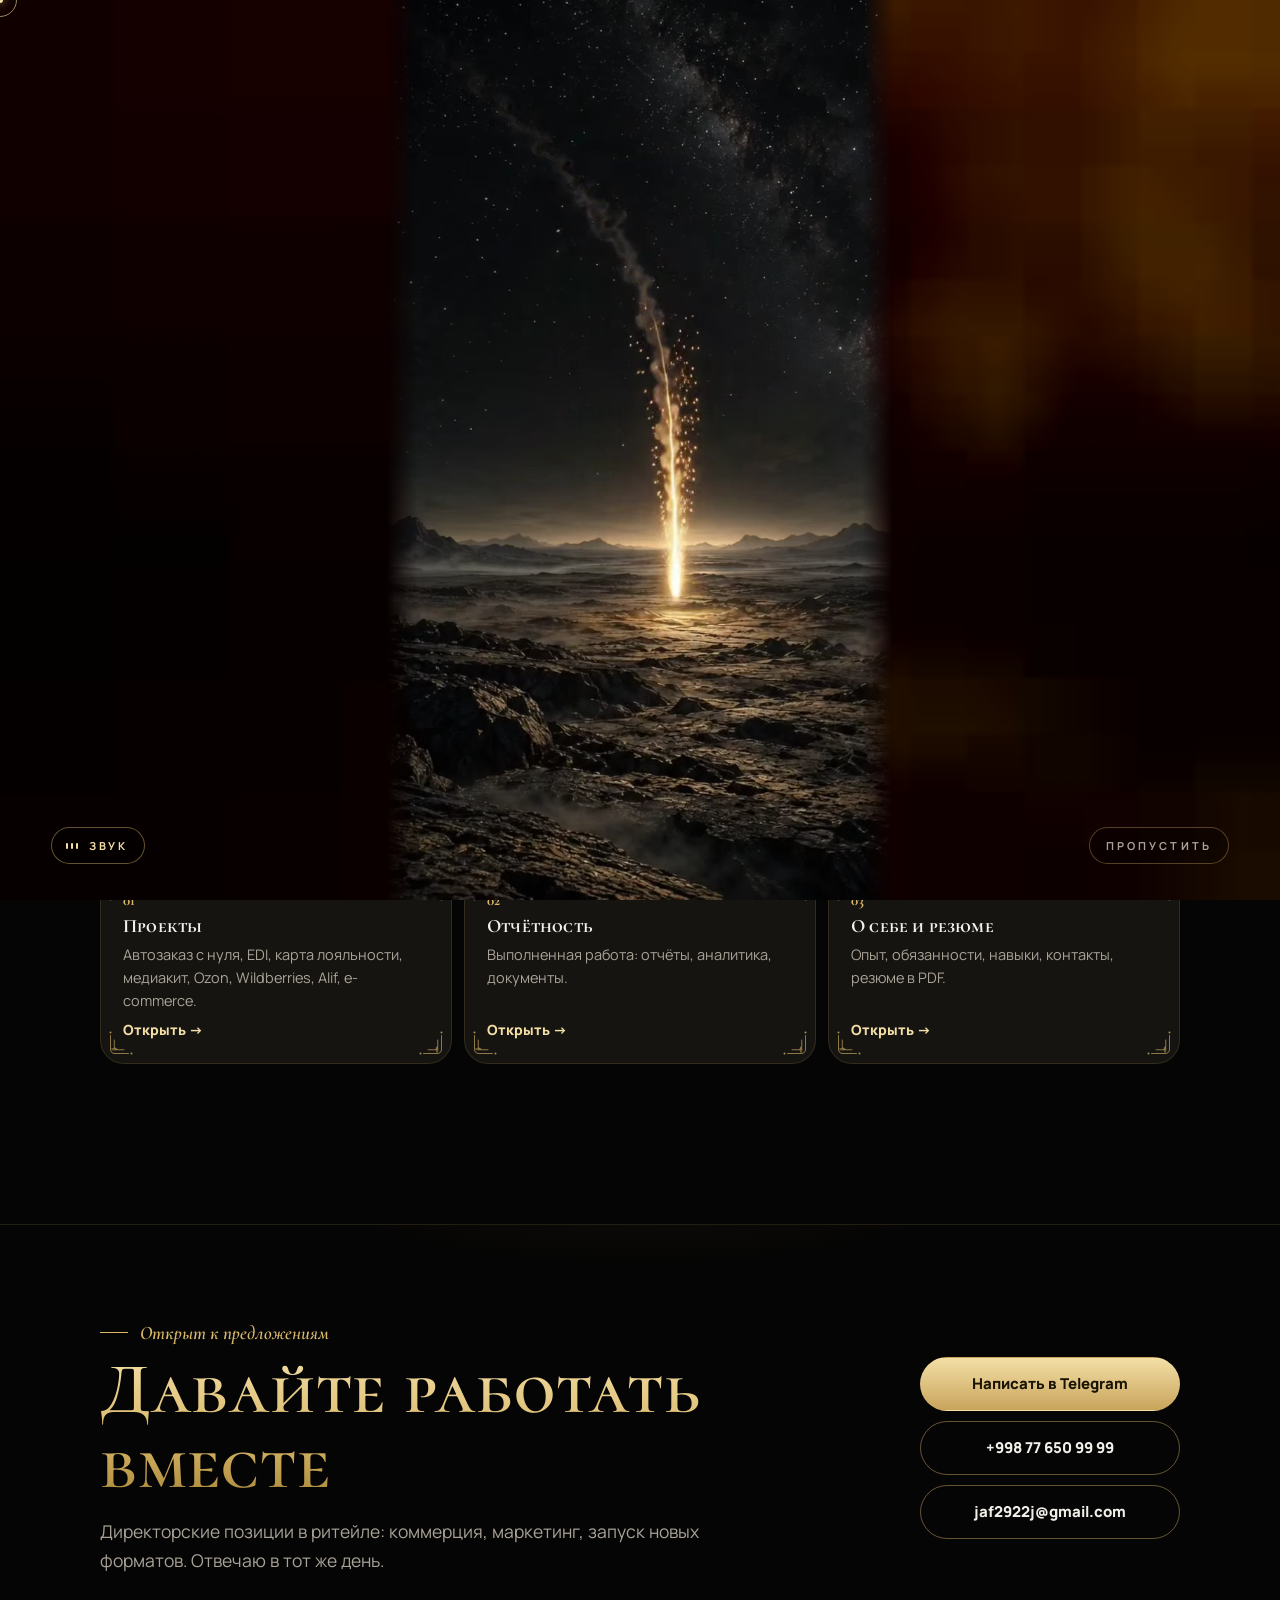
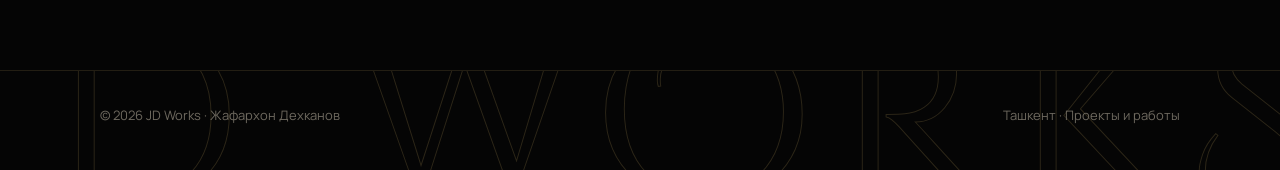
==== commit 814aaf03: "Performance and big screens: drop heavy live effects, CSS twinkles, baked background, scale layout o" ====
--- a/index.html
+++ b/index.html
@@ -6,7 +6,7 @@
 <title>JD Works · Жафархон Дехканов</title>
 <link rel="preconnect" href="https://fonts.googleapis.com"><link rel="preconnect" href="https://fonts.gstatic.com" crossorigin>
 <link rel="stylesheet" href="https://fonts.googleapis.com/css2?family=Bodoni+Moda:wght@500&family=Cormorant+Garamond:ital,wght@0,600;0,700;1,600&family=Manrope:wght@400;500;600;700;800&display=swap">
-<link rel="stylesheet" href="style.css?v=1792612325">
+<link rel="stylesheet" href="style.css?v=1792649205">
 <meta name="description" content="JD Works — проекты и работы Жафархона Дехканова: ритейл, коммерция, маркетинг, запуск новых форматов.">
 <meta property="og:type" content="website"><meta property="og:title" content="JD Works · Жафархон Дехканов"><meta property="og:description" content="Проекты и работы Жафархона Дехканова: ритейл, коммерция, маркетинг, новые форматы.">
 <meta property="og:image" content="https://jaf2922j-dotcom.github.io/img/og.jpg"><meta name="twitter:card" content="summary_large_image">
@@ -44,6 +44,6 @@
 <section class="cta-b"><div class="w"><div class="rv"><p class="kick">Открыт к предложениям</p><h2 class="gold">Давайте работать вместе</h2><p class="ld">Директорские позиции в ритейле: коммерция, маркетинг, запуск новых форматов. Отвечаю в тот же день.</p></div>
 <div class="cta-l rv"><a class="bt p" href="https://t.me/Jafar_Dexkanov" target="_blank" rel="noopener">Написать в Telegram</a><a class="bt" href="tel:+998776509999">+998 77 650 99 99</a><a class="bt" href="mailto:jaf2922j@gmail.com">jaf2922j@gmail.com</a></div></div></section>
 <footer><div class="wm" aria-hidden="true">JD WORKS</div><div class="w"><span>© 2026 JD Works · Жафархон Дехканов</span><span>Ташкент · Проекты и работы</span></div></footer>
-<script src="fx.js?v=1792612325"></script>
+<script src="fx.js?v=1792649205"></script>
 </body>
 </html>
--- a/style.css
+++ b/style.css
@@ -15,7 +15,7 @@
 .gold{background:linear-gradient(180deg,var(--gold2),var(--gold) 55%,var(--gold3));-webkit-background-clip:text;background-clip:text;color:transparent}
 .w{max-width:1120px;margin:0 auto;padding-left:max(20px,env(safe-area-inset-left,0px));padding-right:max(20px,env(safe-area-inset-right,0px))}
 /* header + tabs */
-header.top{position:sticky;top:env(safe-area-inset-top,0px);z-index:10;background:rgba(14,15,17,.82);-webkit-backdrop-filter:blur(16px);backdrop-filter:blur(16px);border-bottom:1px solid var(--ln)}
+header.top{position:sticky;top:env(safe-area-inset-top,0px);z-index:10;background:rgba(12,12,13,.94);border-bottom:1px solid var(--ln)}
 header.top .w{display:flex;align-items:center;gap:18px;min-height:64px}
 .lg{display:flex;align-items:baseline;gap:8px;text-decoration:none;flex:none}
 .lg b{font:700 24px/1 var(--fs);letter-spacing:.14em;color:var(--gold2)}
@@ -94,7 +94,7 @@
 /* reveal (only when JS is on) */
 .js .rv:not(.in){opacity:0}
 .rv.in{animation:rvIn 1s cubic-bezier(.2,.8,.2,1) var(--dl,0s) backwards}
-@keyframes rvIn{from{opacity:0;transform:translateY(28px) scale(.985);filter:blur(6px)}to{opacity:1;transform:none;filter:none}}
+@keyframes rvIn{from{opacity:0;transform:translateY(28px)}to{opacity:1;transform:none}}
 .kpi{display:grid;grid-template-columns:repeat(2,1fr);gap:1px;background:var(--ln);border:1px solid var(--ln);border-radius:24px;overflow:hidden;margin-bottom:24px}
 @media(min-width:760px){.kpi{grid-template-columns:repeat(4,1fr)}}
 .kpi div{background:var(--bg);padding:20px 18px}
@@ -132,10 +132,9 @@
 html.leaving body{opacity:0;transition:opacity .25s ease}
 html.intro-on{overflow:hidden}
 body::before{content:"";position:fixed;inset:0;z-index:-1;opacity:.6;pointer-events:none;
- background:radial-gradient(520px circle at var(--gx,75%) var(--gy,8%),rgba(217,170,95,.09),transparent 65%),
+ background:radial-gradient(520px circle at 75% 8%,rgba(217,170,95,.07),transparent 65%),
  radial-gradient(40vw 40vw at 10% 110%,rgba(168,134,56,.08),transparent 70%)}
-body::after{content:"";position:fixed;inset:0;z-index:90;pointer-events:none;opacity:.05;
- background-image:url("data:image/svg+xml,%3Csvg xmlns='http://www.w3.org/2000/svg' width='160' height='160'%3E%3Cfilter id='n'%3E%3CfeTurbulence type='fractalNoise' baseFrequency='.9' numOctaves='2' stitchTiles='stitch'/%3E%3C/filter%3E%3Crect width='100%25' height='100%25' filter='url(%23n)'/%3E%3C/svg%3E")}
+
 #prog{position:fixed;left:0;right:0;top:0;height:2px;z-index:95;transform:scaleX(0);transform-origin:0 50%;
  background:linear-gradient(90deg,#8A6426,#F3DFA6,#C9A45C);box-shadow:0 0 12px rgba(243,223,166,.6)}
 /* ===== living intro ===== */
@@ -169,7 +168,8 @@
 .lg span{font:700 11px var(--fb);letter-spacing:.32em;color:var(--mu)}
 /* gold shimmer */
 .gold{background-image:linear-gradient(110deg,transparent 38%,rgba(255,250,235,.75) 48%,transparent 58%),linear-gradient(180deg,var(--gold2),var(--gold) 55%,var(--gold3));
- background-size:260% 100%,100% 100%;background-repeat:no-repeat;animation:shine 7s ease-in-out infinite}
+ background-size:260% 100%,100% 100%;background-repeat:no-repeat;background-position:160% 0,0 0}
+.hero h1.gold{animation:shine 7s ease-in-out infinite}
 @keyframes shine{0%{background-position:160% 0,0 0}35%,100%{background-position:-70% 0,0 0}}
 /* spotlight + glowing border */
 .sp{position:relative}
@@ -295,7 +295,7 @@
 
 /* video intro */
 #intro .vb,#intro .vm{position:absolute;display:block}
-#intro .vb{inset:-5%;width:110%;height:110%;object-fit:cover;filter:blur(38px) brightness(.45) saturate(1.1)}
+#intro .vb{inset:0;background:#0a0908 url(img/intro-blur.jpg) center/cover no-repeat}
 #intro .vm{left:50%;top:50%;height:100%;width:auto;max-width:100%;aspect-ratio:9/16;transform:translate(-50%,-50%);object-fit:cover;opacity:0;transition:opacity .9s ease;
  -webkit-mask:linear-gradient(90deg,transparent,#000 6%,#000 94%,transparent);mask:linear-gradient(90deg,transparent,#000 6%,#000 94%,transparent)}
 #intro.playing .vm{opacity:1}
@@ -345,3 +345,31 @@
 html.leaving body{opacity:1}
 @media(prefers-reduced-motion:reduce){.leaf{display:none}}
 #trail{position:fixed;inset:0;z-index:290;pointer-events:none}
+
+/* twinkles: opacity/transform only */
+#twk{position:absolute;inset:0}
+#twk i{position:absolute;width:6px;height:6px;margin:-3px 0 0 -3px;border-radius:50%;background:radial-gradient(circle,#FFF8E2 0,#F3D58F 35%,rgba(230,170,70,0) 70%);opacity:0;will-change:opacity,transform;animation:twk 4s ease-in-out infinite}
+#twk i.pk{width:14px;height:14px;margin:-7px 0 0 -7px;background:radial-gradient(circle,#FFFBEF 0,#F3D58F 22%,rgba(230,170,70,0) 60%)}
+#twk i.pk::before,#twk i.pk::after{content:"";position:absolute;left:50%;top:50%;width:22px;height:1px;margin:-.5px 0 0 -11px;background:linear-gradient(90deg,transparent,#FFF4D6,transparent)}
+#twk i.pk::after{transform:rotate(90deg)}
+@keyframes twk{0%,100%{opacity:0;transform:scale(.4)}45%,55%{opacity:1;transform:scale(1)}}
+#treebg{opacity:1;background:none}
+#treebg::before{content:"";position:absolute;inset:0;background:url(img/tree-bg.jpg) center/cover no-repeat;opacity:.42}
+@media(max-width:700px){#treebg::before{opacity:.32}}
+#treebg{-webkit-mask:radial-gradient(ellipse 50% 50% at 50% 45%,#000 45%,transparent 100%);mask:radial-gradient(ellipse 50% 50% at 50% 45%,#000 45%,transparent 100%)}
+
+/* ===== big screens: same design, scaled up (monitors, TVs) ===== */
+@media(min-width:1500px){main,header.top,.cta-b,footer{zoom:1.15}}
+@media(min-width:1800px){main,header.top,.cta-b,footer{zoom:1.3}}
+@media(min-width:2300px){main,header.top,.cta-b,footer{zoom:1.6}}
+@media(min-width:3200px){main,header.top,.cta-b,footer{zoom:2.2}}
+@media(min-width:1100px){#treebg{width:min(64vh,46vw);height:min(114vh,82vw)}}
+
+.paused,.paused *,.paused::before,.paused::after,.paused *::before,.paused *::after,html.hid *{animation-play-state:paused!important}
+.xp div::before{animation:none}
+
+/* baked fade: no live mask, own compositor layer */
+#treebg{-webkit-mask:none!important;mask:none!important;will-change:transform}
+#treebg::before{opacity:1!important;background-color:#050505}
+@media(max-width:700px){#treebg::before{background-image:url(img/tree-bg-m.jpg)}}
+body::before{will-change:transform}
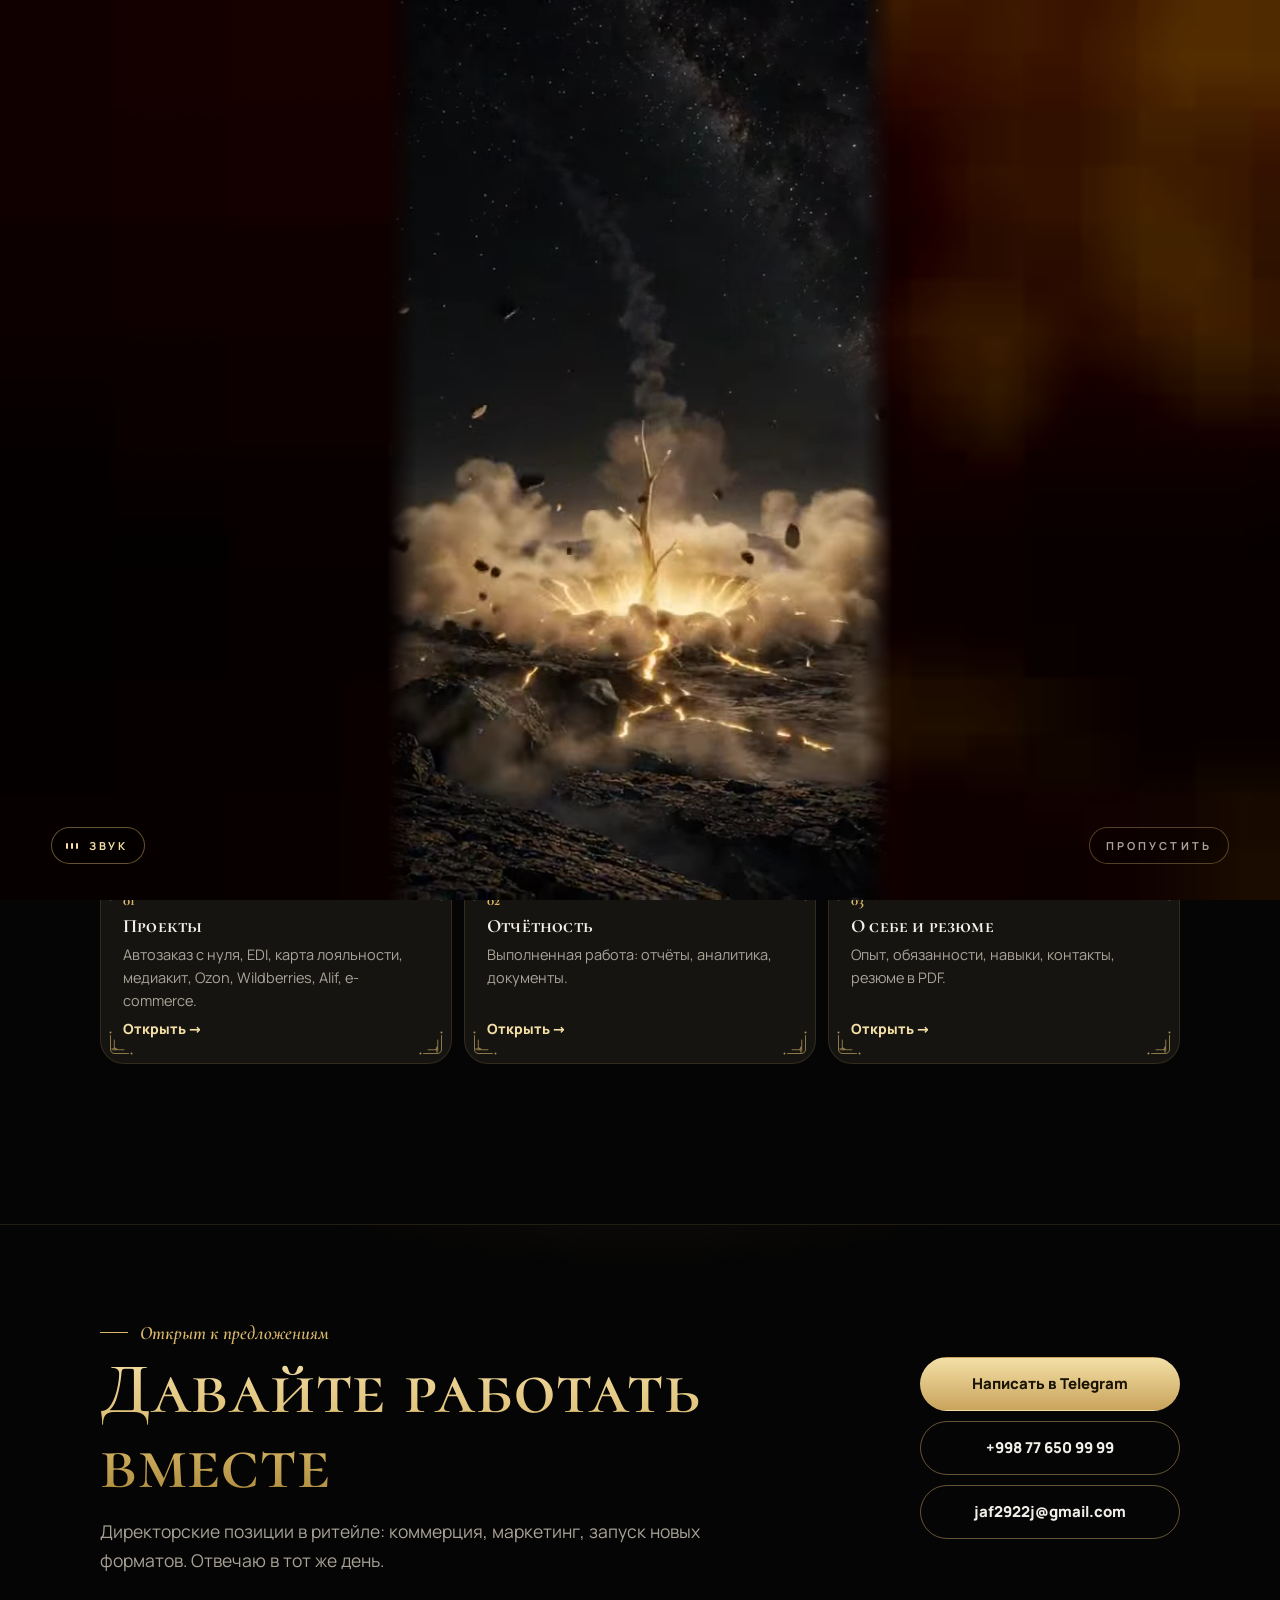
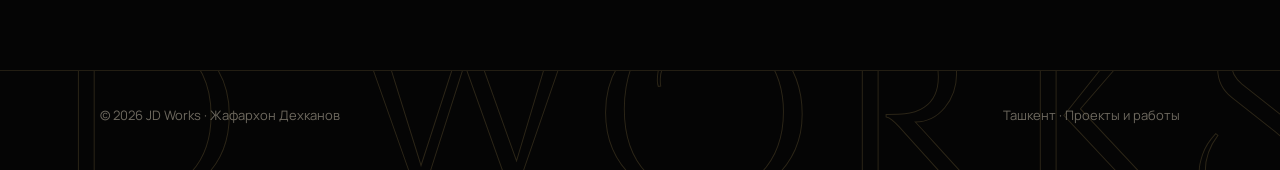
==== commit d24c4e97: "Speed: 10s light intro, self-hosted fonts, remove laggy cursor, tilt and page-transition delay Co-Au" ====
--- a/index.html
+++ b/index.html
@@ -4,9 +4,9 @@
 <meta charset="utf-8">
 <meta name="viewport" content="width=device-width, initial-scale=1, viewport-fit=cover">
 <title>JD Works · Жафархон Дехканов</title>
-<link rel="preconnect" href="https://fonts.googleapis.com"><link rel="preconnect" href="https://fonts.gstatic.com" crossorigin>
-<link rel="stylesheet" href="https://fonts.googleapis.com/css2?family=Bodoni+Moda:wght@500&family=Cormorant+Garamond:ital,wght@0,600;0,700;1,600&family=Manrope:wght@400;500;600;700;800&display=swap">
-<link rel="stylesheet" href="style.css?v=1792649205">
+
+<link rel="preload" href="fonts/manrope-cyrillic-400-normal.woff2" as="font" type="font/woff2" crossorigin><link rel="preload" href="fonts/cormorant-unicase-cyrillic-600-normal.woff2" as="font" type="font/woff2" crossorigin>
+<link rel="stylesheet" href="style.css?v=1792682669">
 <meta name="description" content="JD Works — проекты и работы Жафархона Дехканова: ритейл, коммерция, маркетинг, запуск новых форматов.">
 <meta property="og:type" content="website"><meta property="og:title" content="JD Works · Жафархон Дехканов"><meta property="og:description" content="Проекты и работы Жафархона Дехканова: ритейл, коммерция, маркетинг, новые форматы.">
 <meta property="og:image" content="https://jaf2922j-dotcom.github.io/img/og.jpg"><meta name="twitter:card" content="summary_large_image">
@@ -44,6 +44,6 @@
 <section class="cta-b"><div class="w"><div class="rv"><p class="kick">Открыт к предложениям</p><h2 class="gold">Давайте работать вместе</h2><p class="ld">Директорские позиции в ритейле: коммерция, маркетинг, запуск новых форматов. Отвечаю в тот же день.</p></div>
 <div class="cta-l rv"><a class="bt p" href="https://t.me/Jafar_Dexkanov" target="_blank" rel="noopener">Написать в Telegram</a><a class="bt" href="tel:+998776509999">+998 77 650 99 99</a><a class="bt" href="mailto:jaf2922j@gmail.com">jaf2922j@gmail.com</a></div></div></section>
 <footer><div class="wm" aria-hidden="true">JD WORKS</div><div class="w"><span>© 2026 JD Works · Жафархон Дехканов</span><span>Ташкент · Проекты и работы</span></div></footer>
-<script src="fx.js?v=1792649205"></script>
+<script src="fx.js?v=1792682669"></script>
 </body>
 </html>
--- a/style.css
+++ b/style.css
@@ -1,3 +1,20 @@
+@font-face{font-family:"Manrope";font-style:normal;font-weight:400;font-display:swap;src:url(fonts/manrope-latin-400-normal.woff2) format("woff2");unicode-range:U+0000-00FF,U+0131,U+0152-0153,U+02BB-02BC,U+02C6,U+02DA,U+02DC,U+2000-206F,U+20AC,U+2122,U+2191,U+2193,U+2212,U+2215}
+@font-face{font-family:"Manrope";font-style:normal;font-weight:400;font-display:swap;src:url(fonts/manrope-cyrillic-400-normal.woff2) format("woff2");unicode-range:U+0301,U+0400-045F,U+0490-0491,U+04B0-04B1,U+2116}
+@font-face{font-family:"Manrope";font-style:normal;font-weight:600;font-display:swap;src:url(fonts/manrope-latin-600-normal.woff2) format("woff2");unicode-range:U+0000-00FF,U+0131,U+0152-0153,U+02BB-02BC,U+02C6,U+02DA,U+02DC,U+2000-206F,U+20AC,U+2122,U+2191,U+2193,U+2212,U+2215}
+@font-face{font-family:"Manrope";font-style:normal;font-weight:600;font-display:swap;src:url(fonts/manrope-cyrillic-600-normal.woff2) format("woff2");unicode-range:U+0301,U+0400-045F,U+0490-0491,U+04B0-04B1,U+2116}
+@font-face{font-family:"Manrope";font-style:normal;font-weight:700;font-display:swap;src:url(fonts/manrope-latin-700-normal.woff2) format("woff2");unicode-range:U+0000-00FF,U+0131,U+0152-0153,U+02BB-02BC,U+02C6,U+02DA,U+02DC,U+2000-206F,U+20AC,U+2122,U+2191,U+2193,U+2212,U+2215}
+@font-face{font-family:"Manrope";font-style:normal;font-weight:700;font-display:swap;src:url(fonts/manrope-cyrillic-700-normal.woff2) format("woff2");unicode-range:U+0301,U+0400-045F,U+0490-0491,U+04B0-04B1,U+2116}
+@font-face{font-family:"Manrope";font-style:normal;font-weight:800;font-display:swap;src:url(fonts/manrope-latin-800-normal.woff2) format("woff2");unicode-range:U+0000-00FF,U+0131,U+0152-0153,U+02BB-02BC,U+02C6,U+02DA,U+02DC,U+2000-206F,U+20AC,U+2122,U+2191,U+2193,U+2212,U+2215}
+@font-face{font-family:"Manrope";font-style:normal;font-weight:800;font-display:swap;src:url(fonts/manrope-cyrillic-800-normal.woff2) format("woff2");unicode-range:U+0301,U+0400-045F,U+0490-0491,U+04B0-04B1,U+2116}
+@font-face{font-family:"Cormorant Garamond";font-style:normal;font-weight:600;font-display:swap;src:url(fonts/cormorant-garamond-latin-600-normal.woff2) format("woff2");unicode-range:U+0000-00FF,U+0131,U+0152-0153,U+02BB-02BC,U+02C6,U+02DA,U+02DC,U+2000-206F,U+20AC,U+2122,U+2191,U+2193,U+2212,U+2215}
+@font-face{font-family:"Cormorant Garamond";font-style:normal;font-weight:600;font-display:swap;src:url(fonts/cormorant-garamond-cyrillic-600-normal.woff2) format("woff2");unicode-range:U+0301,U+0400-045F,U+0490-0491,U+04B0-04B1,U+2116}
+@font-face{font-family:"Cormorant Garamond";font-style:italic;font-weight:600;font-display:swap;src:url(fonts/cormorant-garamond-latin-600-italic.woff2) format("woff2");unicode-range:U+0000-00FF,U+0131,U+0152-0153,U+02BB-02BC,U+02C6,U+02DA,U+02DC,U+2000-206F,U+20AC,U+2122,U+2191,U+2193,U+2212,U+2215}
+@font-face{font-family:"Cormorant Garamond";font-style:italic;font-weight:600;font-display:swap;src:url(fonts/cormorant-garamond-cyrillic-600-italic.woff2) format("woff2");unicode-range:U+0301,U+0400-045F,U+0490-0491,U+04B0-04B1,U+2116}
+@font-face{font-family:"Cormorant Garamond";font-style:normal;font-weight:700;font-display:swap;src:url(fonts/cormorant-garamond-latin-700-normal.woff2) format("woff2");unicode-range:U+0000-00FF,U+0131,U+0152-0153,U+02BB-02BC,U+02C6,U+02DA,U+02DC,U+2000-206F,U+20AC,U+2122,U+2191,U+2193,U+2212,U+2215}
+@font-face{font-family:"Cormorant Garamond";font-style:normal;font-weight:700;font-display:swap;src:url(fonts/cormorant-garamond-cyrillic-700-normal.woff2) format("woff2");unicode-range:U+0301,U+0400-045F,U+0490-0491,U+04B0-04B1,U+2116}
+@font-face{font-family:"Cormorant Garamond";font-style:italic;font-weight:700;font-display:swap;src:url(fonts/cormorant-garamond-latin-700-italic.woff2) format("woff2");unicode-range:U+0000-00FF,U+0131,U+0152-0153,U+02BB-02BC,U+02C6,U+02DA,U+02DC,U+2000-206F,U+20AC,U+2122,U+2191,U+2193,U+2212,U+2215}
+@font-face{font-family:"Cormorant Garamond";font-style:italic;font-weight:700;font-display:swap;src:url(fonts/cormorant-garamond-cyrillic-700-italic.woff2) format("woff2");unicode-range:U+0301,U+0400-045F,U+0490-0491,U+04B0-04B1,U+2116}
+@font-face{font-family:"Bodoni Moda";font-style:normal;font-weight:500;font-display:swap;src:url(fonts/bodoni-moda-latin-500-normal.woff2) format("woff2");unicode-range:U+0000-00FF,U+0131,U+0152-0153,U+02BB-02BC,U+02C6,U+02DA,U+02DC,U+2000-206F,U+20AC,U+2122,U+2191,U+2193,U+2212,U+2215}
 @font-face{font-family:"Cinzel Decorative";font-weight:400;font-display:swap;src:url(fonts/cinzel-decorative-latin-400-normal.woff2) format("woff2")}
 @font-face{font-family:"Cinzel Decorative";font-weight:700;font-display:swap;src:url(fonts/cinzel-decorative-latin-700-normal.woff2) format("woff2")}
 @font-face{font-family:"Cormorant Unicase";font-weight:600;font-display:swap;src:url(fonts/cormorant-unicase-latin-600-normal.woff2) format("woff2");unicode-range:U+0000-00FF,U+2000-206F}
@@ -373,3 +390,12 @@
 #treebg::before{opacity:1!important;background-color:#050505}
 @media(max-width:700px){#treebg::before{background-image:url(img/tree-bg-m.jpg)}}
 body::before{will-change:transform}
+
+/* ===== speed pass ===== */
+body{animation:none}
+html.cur,html.cur a,html.cur button{cursor:auto}
+html.cur a,html.cur button{cursor:pointer}
+#cur,#cur2,#trail,#gflash{display:none}
+.rv.in{animation-duration:.6s}
+.tile,.pj,.fx{will-change:auto}
+body,h1,h2,h3,.kpi b,.fk b,.card b,.st,.xp small{font-variant-numeric:lining-nums}
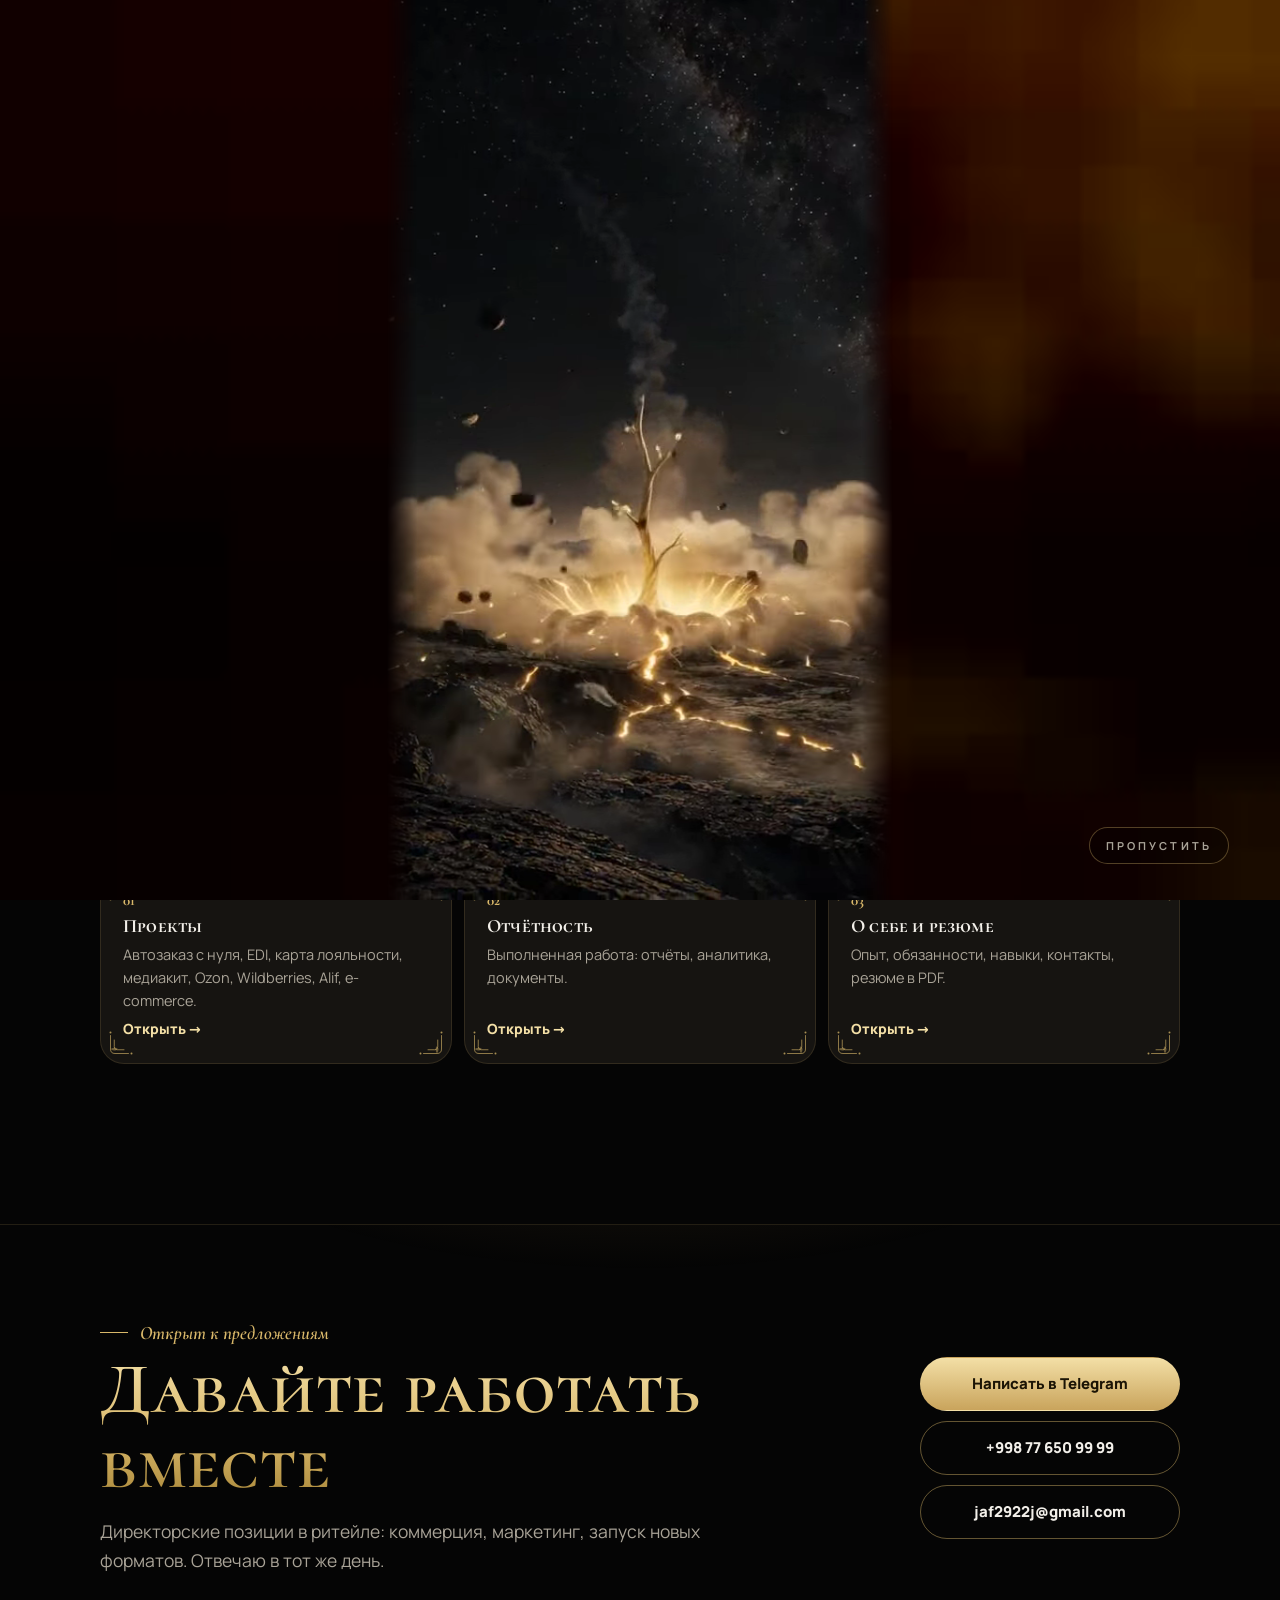
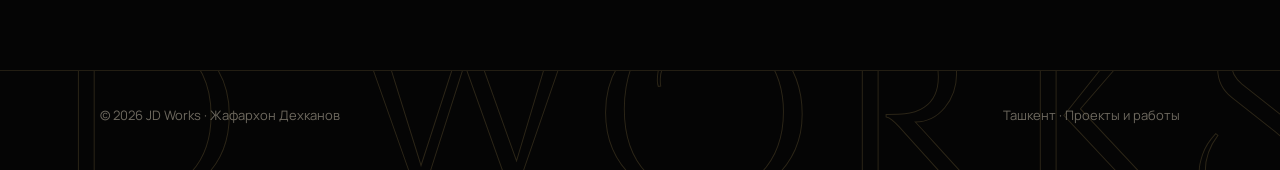
==== commit 3f4f21f8: "Intro: remove sound toggle, always try sound on Co-Authored-By: Claude Opus 5.5 <noreply@anthropic.c" ====
--- a/index.html
+++ b/index.html
@@ -6,7 +6,7 @@
 <title>JD Works · Жафархон Дехканов</title>
 
 <link rel="preload" href="fonts/manrope-cyrillic-400-normal.woff2" as="font" type="font/woff2" crossorigin><link rel="preload" href="fonts/cormorant-unicase-cyrillic-600-normal.woff2" as="font" type="font/woff2" crossorigin>
-<link rel="stylesheet" href="style.css?v=1792682669">
+<link rel="stylesheet" href="style.css?v=1792682958">
 <meta name="description" content="JD Works — проекты и работы Жафархона Дехканова: ритейл, коммерция, маркетинг, запуск новых форматов.">
 <meta property="og:type" content="website"><meta property="og:title" content="JD Works · Жафархон Дехканов"><meta property="og:description" content="Проекты и работы Жафархона Дехканова: ритейл, коммерция, маркетинг, новые форматы.">
 <meta property="og:image" content="https://jaf2922j-dotcom.github.io/img/og.jpg"><meta name="twitter:card" content="summary_large_image">
@@ -44,6 +44,6 @@
 <section class="cta-b"><div class="w"><div class="rv"><p class="kick">Открыт к предложениям</p><h2 class="gold">Давайте работать вместе</h2><p class="ld">Директорские позиции в ритейле: коммерция, маркетинг, запуск новых форматов. Отвечаю в тот же день.</p></div>
 <div class="cta-l rv"><a class="bt p" href="https://t.me/Jafar_Dexkanov" target="_blank" rel="noopener">Написать в Telegram</a><a class="bt" href="tel:+998776509999">+998 77 650 99 99</a><a class="bt" href="mailto:jaf2922j@gmail.com">jaf2922j@gmail.com</a></div></div></section>
 <footer><div class="wm" aria-hidden="true">JD WORKS</div><div class="w"><span>© 2026 JD Works · Жафархон Дехканов</span><span>Ташкент · Проекты и работы</span></div></footer>
-<script src="fx.js?v=1792682669"></script>
+<script src="fx.js?v=1792682958"></script>
 </body>
 </html>
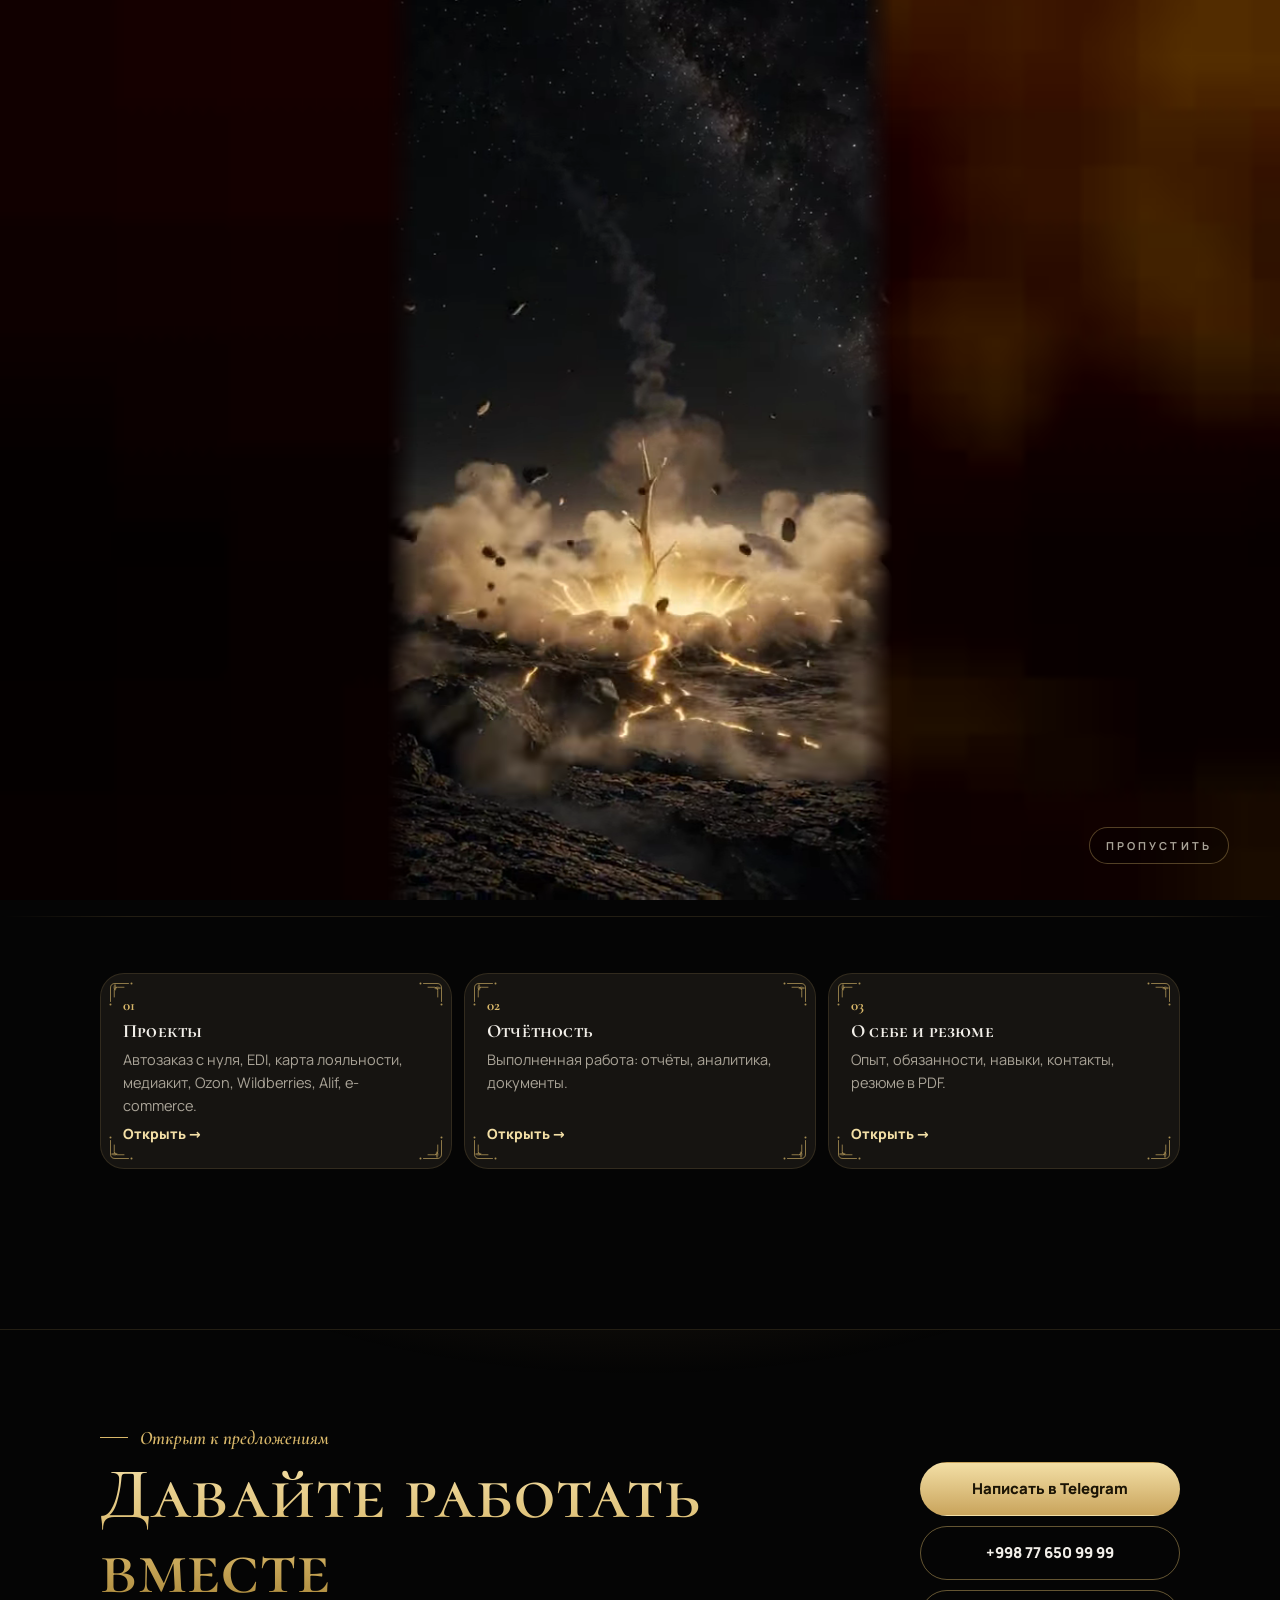
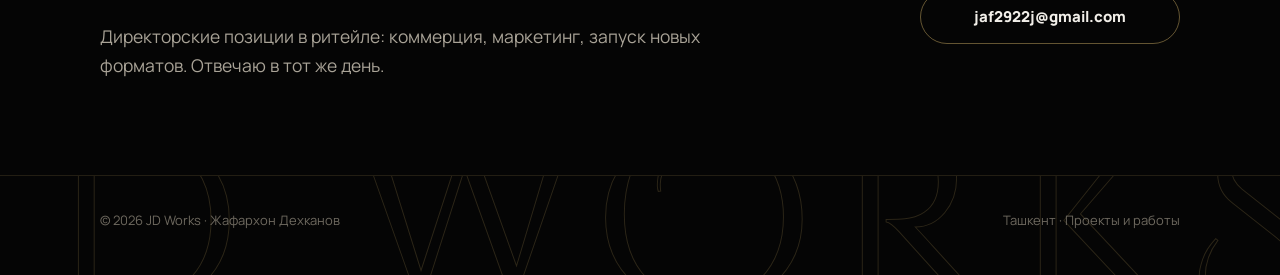
==== commit 0dcddc6a: "JD Works: full rectangular portrait instead of round photo Co-Authored-By: Claude Opus 5.5 (1M conte" ====
--- a/index.html
+++ b/index.html
@@ -24,7 +24,7 @@
   <p class="rl">Заместитель директора департамента маркетинга и рекламы · Makro</p>
   <p class="ld" style="margin-top:20px">15+ лет опыта, из них 10 лет в Makro: от торгового зала и управления запасами до руководства коммерцией, маркетингом и новыми проектами.</p>
  </div>
- <div class="pf"><span><img src="img/jafar.jpg" alt="Жафархон Дехканов"></span></div>
+ <div class="pf"><span><img src="img/jafar-full.jpg" alt="Жафархон Дехканов" width="800" height="1000"></span></div>
  <a class="scr" href="#more" aria-label="Листать вниз"><i></i>листать</a>
 </div>
 <div id="more"></div>
--- a/style.css
+++ b/style.css
@@ -57,9 +57,9 @@
 .hero h1{font:700 clamp(60px,11vw,128px)/.9 var(--fs);letter-spacing:.02em}
 .nm{font:800 clamp(20px,2.6vw,26px) var(--fb)}
 .rl{margin-top:6px;color:var(--mu);font-size:17px}
-.pf{justify-self:center;width:min(320px,66vw);aspect-ratio:1;border-radius:50%;padding:6px;background:conic-gradient(from 210deg,#8A6426,#F3DFA6,#C9A45C,#8A6426,#F3DFA6,#8A6426);box-shadow:0 40px 80px -30px rgba(0,0,0,.9),0 0 60px -14px rgba(217,170,95,.35)}
-.pf span{display:block;width:100%;height:100%;border-radius:50%;overflow:hidden;border:4px solid var(--bg)}
-.pf img{width:100%;height:100%;object-fit:cover;transform:scale(1.07);display:block}
+.pf{justify-self:center;width:min(340px,70vw);aspect-ratio:4/5;border-radius:22px;padding:6px;background:conic-gradient(from 210deg,#8A6426,#F3DFA6,#C9A45C,#8A6426,#F3DFA6,#8A6426);box-shadow:0 40px 80px -30px rgba(0,0,0,.9),0 0 60px -14px rgba(217,170,95,.35)}
+.pf span{display:block;width:100%;height:100%;border-radius:17px;overflow:hidden;border:4px solid var(--bg)}
+.pf img{width:100%;height:100%;object-fit:cover;object-position:center top;display:block}
 .tiles{display:grid;gap:12px;grid-template-columns:repeat(auto-fit,minmax(196px,1fr));padding-bottom:clamp(48px,8vw,90px)}
 .tile{position:relative;display:flex;flex-direction:column;gap:6px;min-height:170px;padding:22px;border-radius:24px;border:1px solid var(--ln);background:linear-gradient(160deg,#211E1A,#131315);text-decoration:none;transition:border-color .3s,transform .3s}
 .tile:hover{border-color:rgba(217,184,106,.55);transform:translateY(-3px)}
@@ -105,7 +105,7 @@
 .sk span{padding:9px 15px;border-radius:30px;border:1px solid var(--ln);background:var(--cd);font-size:14px;font-weight:600}
 .ab{display:grid;gap:30px;align-items:start}
 @media(min-width:860px){.ab{grid-template-columns:260px 1fr}}
-.ab .pf{width:min(240px,60vw)}
+.ab .pf{width:min(260px,62vw)}
 footer{padding-block:28px 36px;border-top:1px solid var(--ln);color:var(--mu2);font-size:13px}
 footer .w{display:flex;justify-content:space-between;gap:12px;flex-wrap:wrap}
 /* reveal (only when JS is on) */
@@ -208,8 +208,8 @@
 .sec>h2.in::after,html:not(.js) .sec>h2::after{transform:none}
 /* photo ring */
 .pf{position:relative}
-.pf::before{content:"";position:absolute;inset:-16px;border-radius:50%;border:1px dashed rgba(217,184,106,.35);animation:spin 50s linear infinite}
-.pf::after{content:"";position:absolute;inset:-22px;border-radius:50%;pointer-events:none;
+.pf::before{content:"";position:absolute;inset:-14px;border-radius:30px;border:1px dashed rgba(217,184,106,.35)}
+.pf::after{display:none;content:"";position:absolute;inset:-22px;border-radius:50%;pointer-events:none;
  background:radial-gradient(circle at 50% 6px,#F3DFA6 0 4px,transparent 5px);filter:drop-shadow(0 0 6px #F3DFA6);animation:spin 12s linear infinite}
 @keyframes spin{to{transform:rotate(360deg)}}
 /* timeline pulse, gallery zoom */
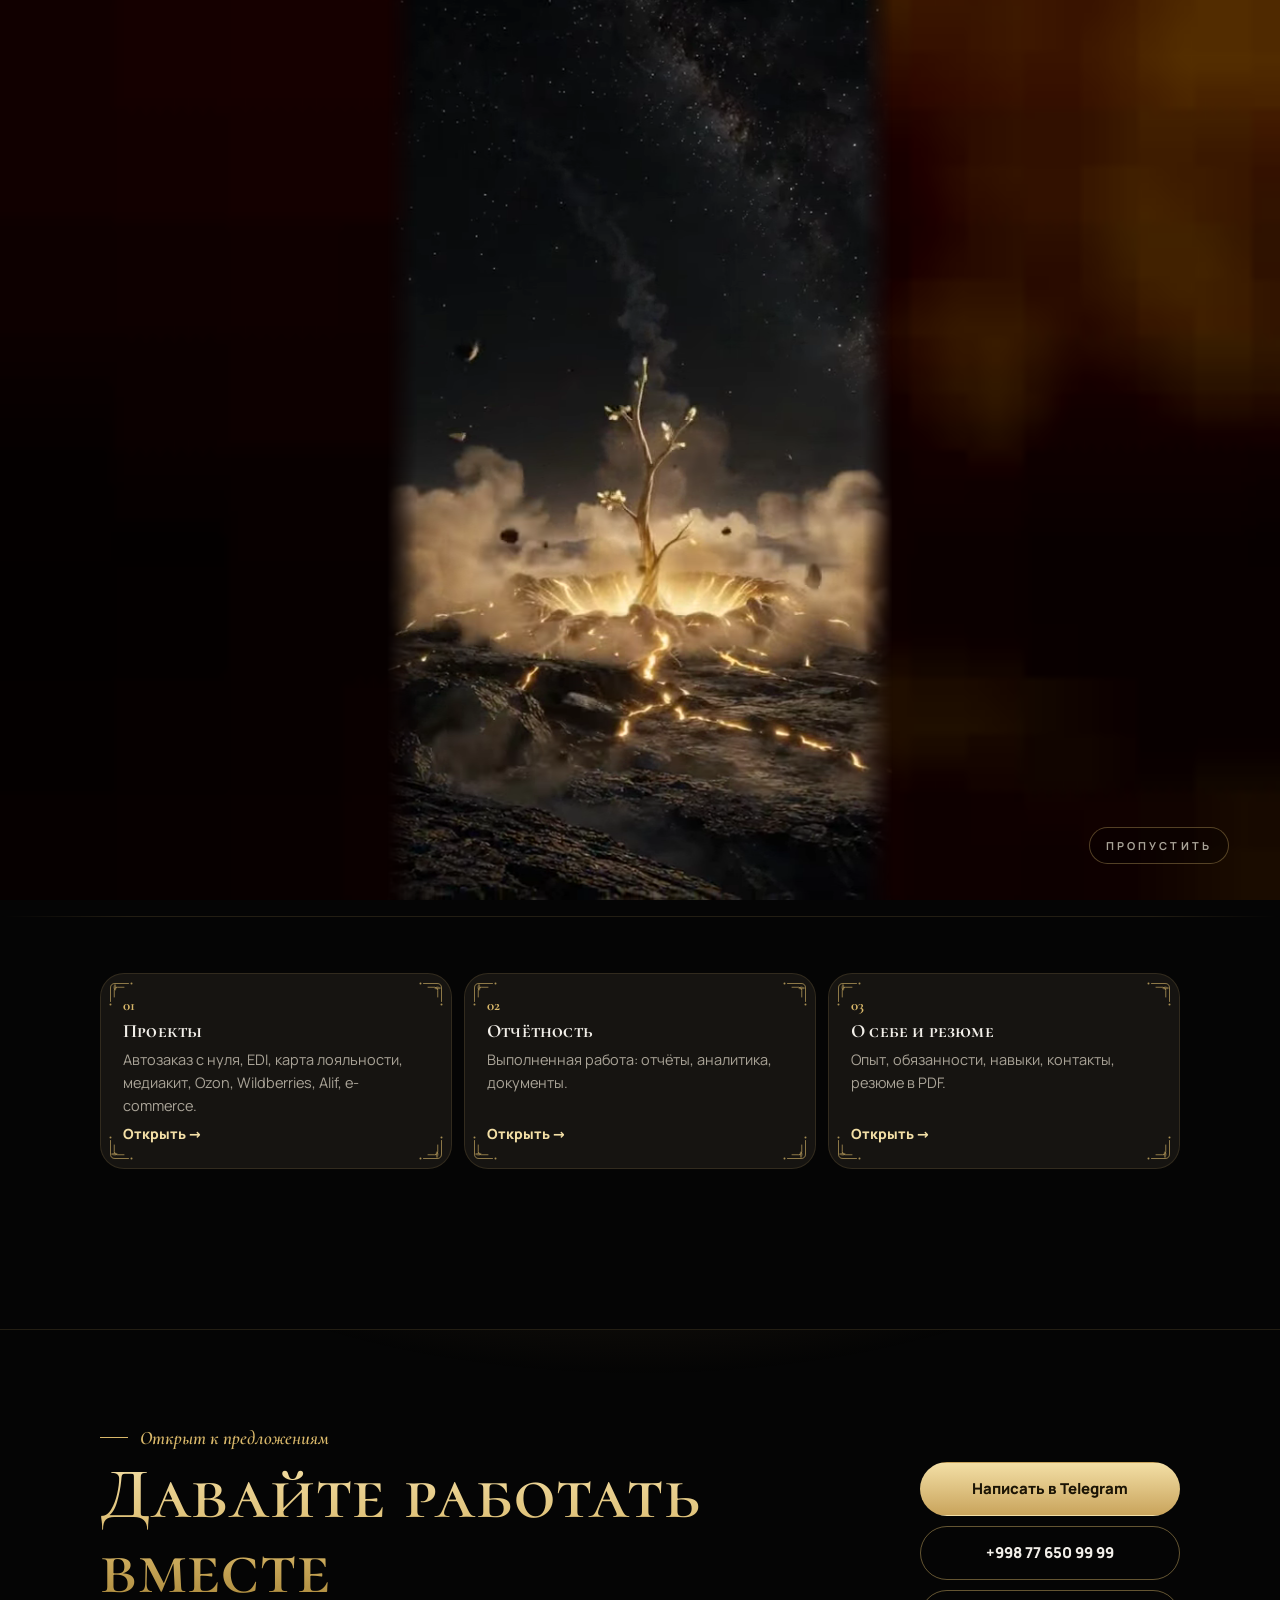
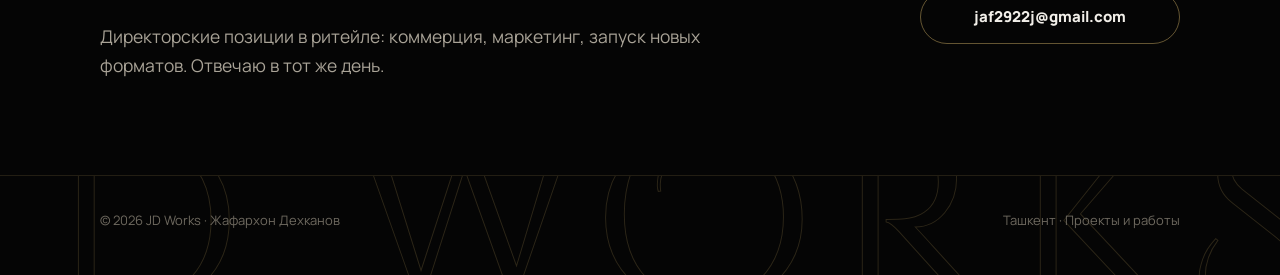
==== commit 1780c5b9: "Bump stylesheet version so browsers load the new portrait frame Co-Authored-By: Claude Opus 5.5 (1M " ====
--- a/index.html
+++ b/index.html
@@ -6,7 +6,7 @@
 <title>JD Works · Жафархон Дехканов</title>
 
 <link rel="preload" href="fonts/manrope-cyrillic-400-normal.woff2" as="font" type="font/woff2" crossorigin><link rel="preload" href="fonts/cormorant-unicase-cyrillic-600-normal.woff2" as="font" type="font/woff2" crossorigin>
-<link rel="stylesheet" href="style.css?v=1792682958">
+<link rel="stylesheet" href="style.css?v=1793001000">
 <meta name="description" content="JD Works — проекты и работы Жафархона Дехканова: ритейл, коммерция, маркетинг, запуск новых форматов.">
 <meta property="og:type" content="website"><meta property="og:title" content="JD Works · Жафархон Дехканов"><meta property="og:description" content="Проекты и работы Жафархона Дехканова: ритейл, коммерция, маркетинг, новые форматы.">
 <meta property="og:image" content="https://jaf2922j-dotcom.github.io/img/og.jpg"><meta name="twitter:card" content="summary_large_image">
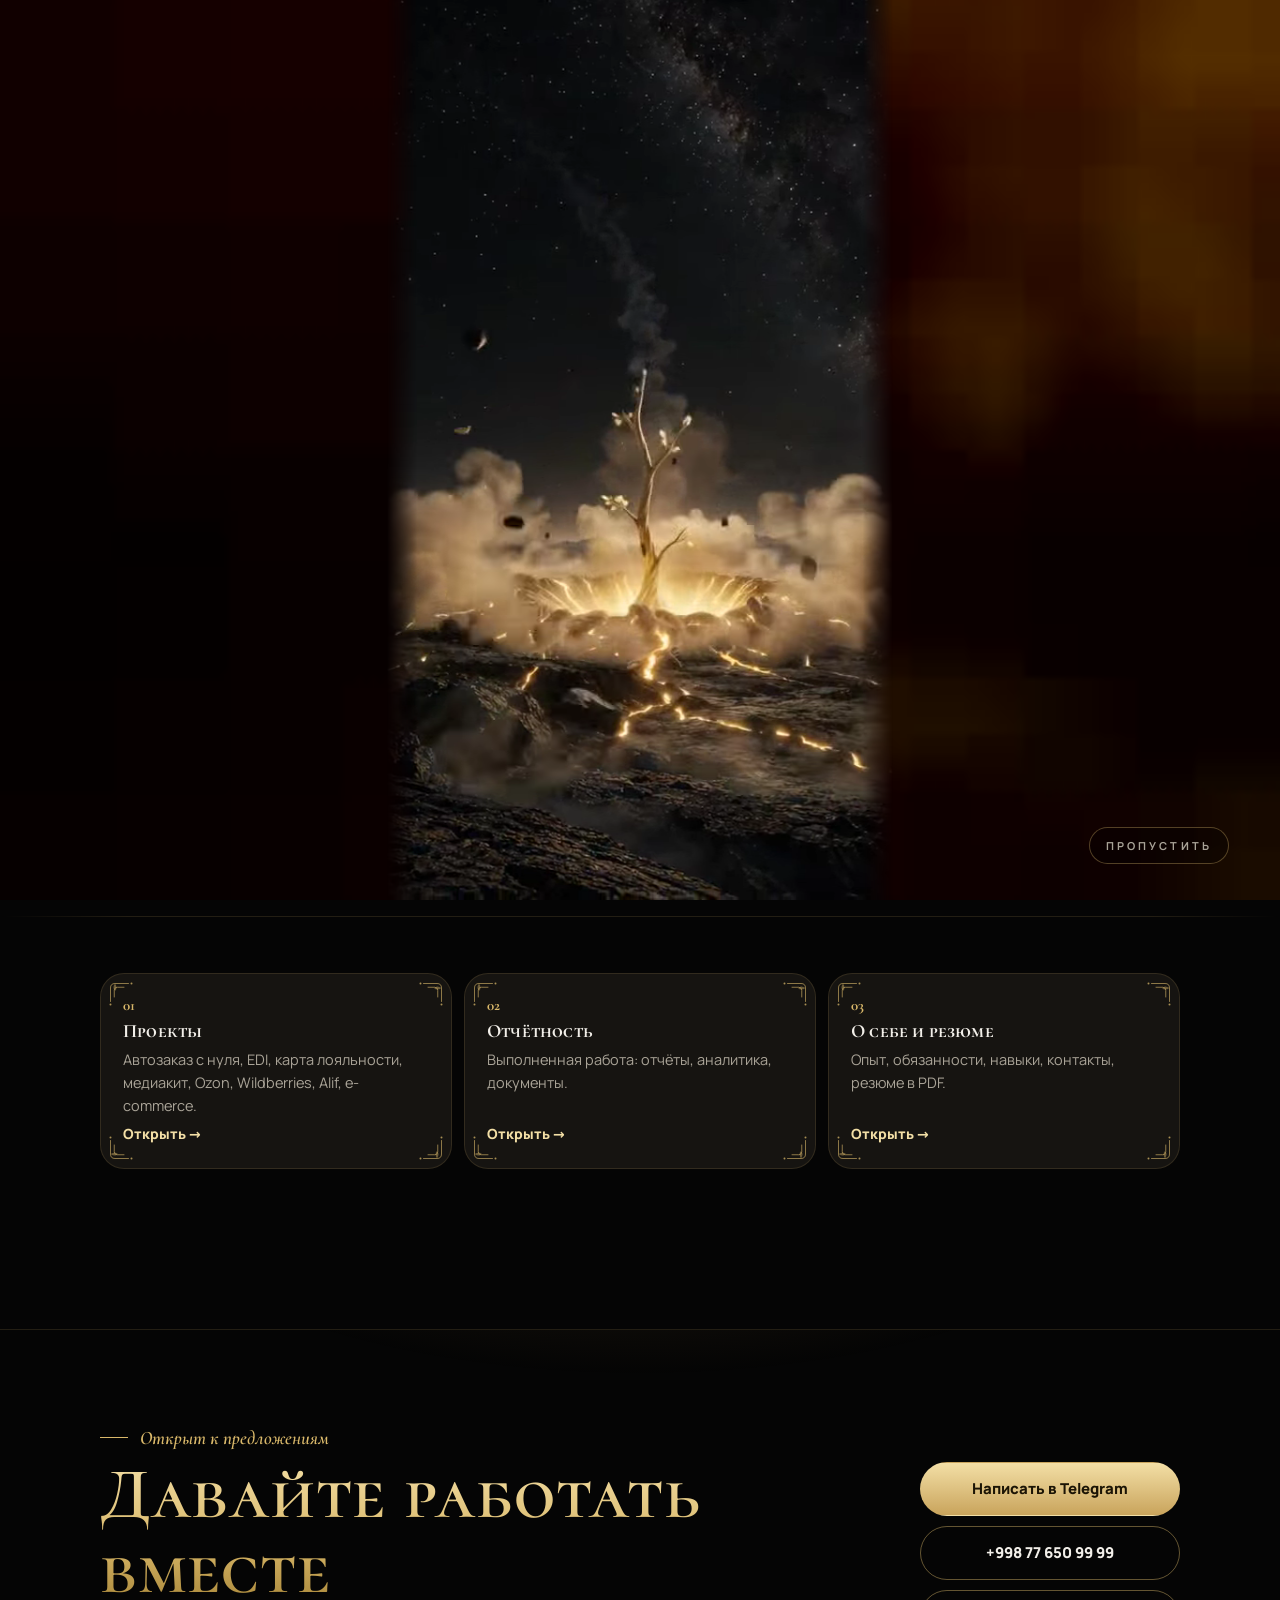
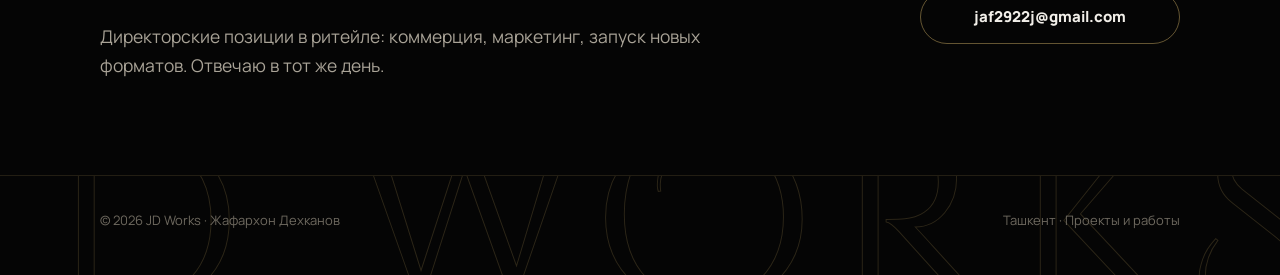
==== commit f2cc6e58: "JD Works: thin gold portrait frame like the resume card Co-Authored-By: Claude Opus 5.5 (1M context)" ====
--- a/index.html
+++ b/index.html
@@ -6,7 +6,7 @@
 <title>JD Works · Жафархон Дехканов</title>
 
 <link rel="preload" href="fonts/manrope-cyrillic-400-normal.woff2" as="font" type="font/woff2" crossorigin><link rel="preload" href="fonts/cormorant-unicase-cyrillic-600-normal.woff2" as="font" type="font/woff2" crossorigin>
-<link rel="stylesheet" href="style.css?v=1793001000">
+<link rel="stylesheet" href="style.css?v=1793001300">
 <meta name="description" content="JD Works — проекты и работы Жафархона Дехканова: ритейл, коммерция, маркетинг, запуск новых форматов.">
 <meta property="og:type" content="website"><meta property="og:title" content="JD Works · Жафархон Дехканов"><meta property="og:description" content="Проекты и работы Жафархона Дехканова: ритейл, коммерция, маркетинг, новые форматы.">
 <meta property="og:image" content="https://jaf2922j-dotcom.github.io/img/og.jpg"><meta name="twitter:card" content="summary_large_image">
--- a/style.css
+++ b/style.css
@@ -57,8 +57,8 @@
 .hero h1{font:700 clamp(60px,11vw,128px)/.9 var(--fs);letter-spacing:.02em}
 .nm{font:800 clamp(20px,2.6vw,26px) var(--fb)}
 .rl{margin-top:6px;color:var(--mu);font-size:17px}
-.pf{justify-self:center;width:min(340px,70vw);aspect-ratio:4/5;border-radius:22px;padding:6px;background:conic-gradient(from 210deg,#8A6426,#F3DFA6,#C9A45C,#8A6426,#F3DFA6,#8A6426);box-shadow:0 40px 80px -30px rgba(0,0,0,.9),0 0 60px -14px rgba(217,170,95,.35)}
-.pf span{display:block;width:100%;height:100%;border-radius:17px;overflow:hidden;border:4px solid var(--bg)}
+.pf{justify-self:center;width:min(340px,70vw);aspect-ratio:4/5;border-radius:16px;padding:3px;background:linear-gradient(135deg,#F3DFA6,#C9A45C 45%,#8A6426);box-shadow:0 40px 80px -30px rgba(0,0,0,.9),0 0 60px -14px rgba(217,170,95,.35)}
+.pf span{display:block;width:100%;height:100%;border-radius:13px;overflow:hidden}
 .pf img{width:100%;height:100%;object-fit:cover;object-position:center top;display:block}
 .tiles{display:grid;gap:12px;grid-template-columns:repeat(auto-fit,minmax(196px,1fr));padding-bottom:clamp(48px,8vw,90px)}
 .tile{position:relative;display:flex;flex-direction:column;gap:6px;min-height:170px;padding:22px;border-radius:24px;border:1px solid var(--ln);background:linear-gradient(160deg,#211E1A,#131315);text-decoration:none;transition:border-color .3s,transform .3s}
@@ -208,7 +208,7 @@
 .sec>h2.in::after,html:not(.js) .sec>h2::after{transform:none}
 /* photo ring */
 .pf{position:relative}
-.pf::before{content:"";position:absolute;inset:-14px;border-radius:30px;border:1px dashed rgba(217,184,106,.35)}
+.pf::before{display:none}
 .pf::after{display:none;content:"";position:absolute;inset:-22px;border-radius:50%;pointer-events:none;
  background:radial-gradient(circle at 50% 6px,#F3DFA6 0 4px,transparent 5px);filter:drop-shadow(0 0 6px #F3DFA6);animation:spin 12s linear infinite}
 @keyframes spin{to{transform:rotate(360deg)}}
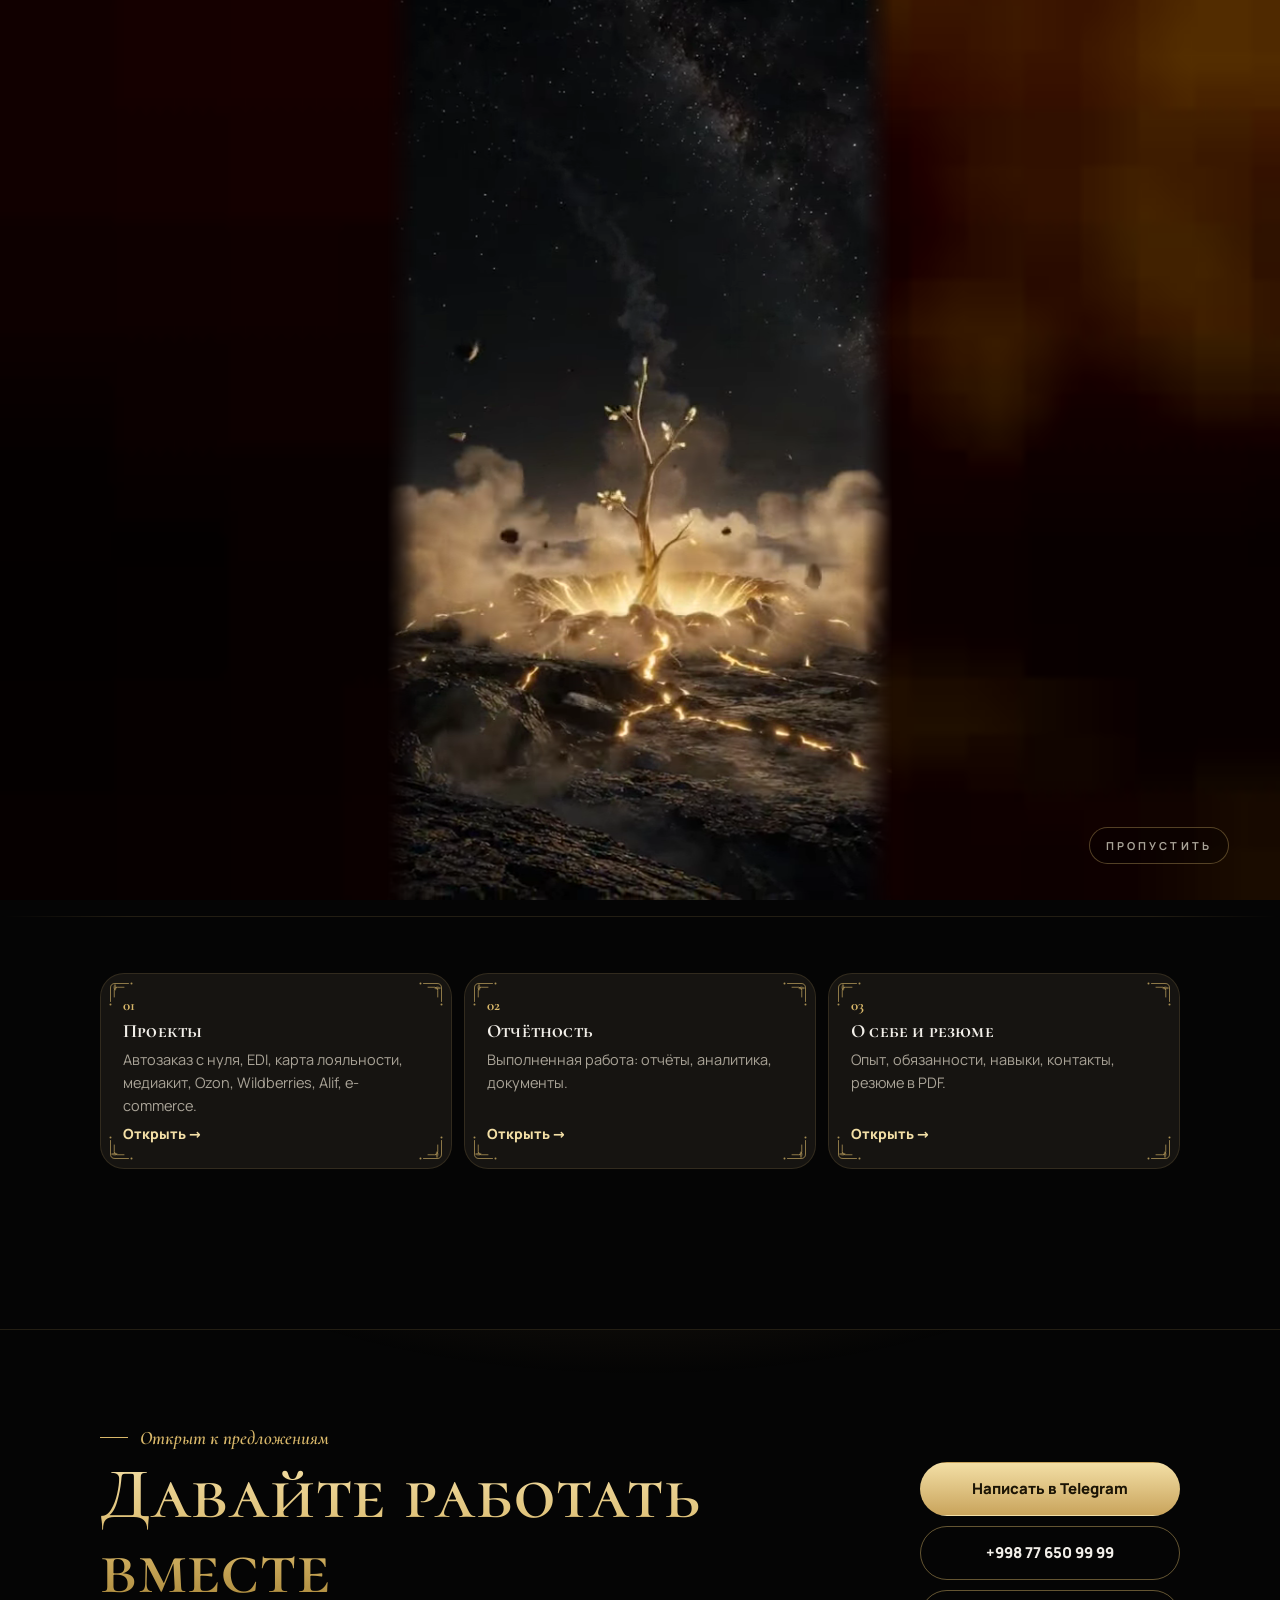
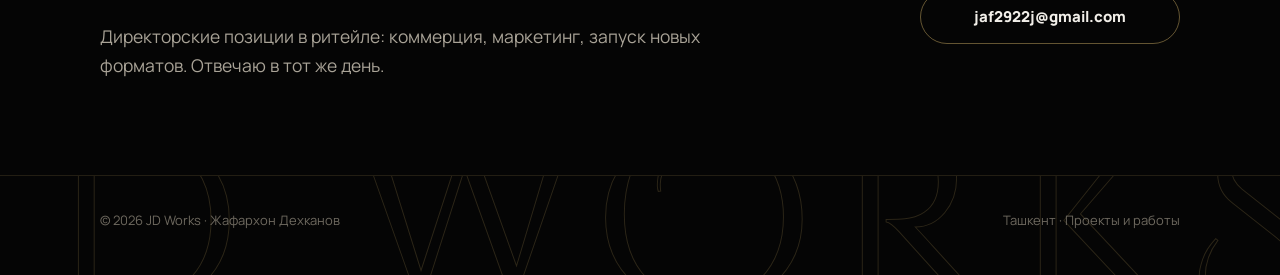
==== commit 435f9964: "Add visit counter (counts only: views and daily visitors per page, no personal data) Co-Authored-By:" ====
--- a/index.html
+++ b/index.html
@@ -45,5 +45,5 @@
 <div class="cta-l rv"><a class="bt p" href="https://t.me/Jafar_Dexkanov" target="_blank" rel="noopener">Написать в Telegram</a><a class="bt" href="tel:+998776509999">+998 77 650 99 99</a><a class="bt" href="mailto:jaf2922j@gmail.com">jaf2922j@gmail.com</a></div></div></section>
 <footer><div class="wm" aria-hidden="true">JD WORKS</div><div class="w"><span>© 2026 JD Works · Жафархон Дехканов</span><span>Ташкент · Проекты и работы</span></div></footer>
 <script src="fx.js?v=1792682958"></script>
-</body>
+<script src="/stats.js" defer></script></body>
 </html>
